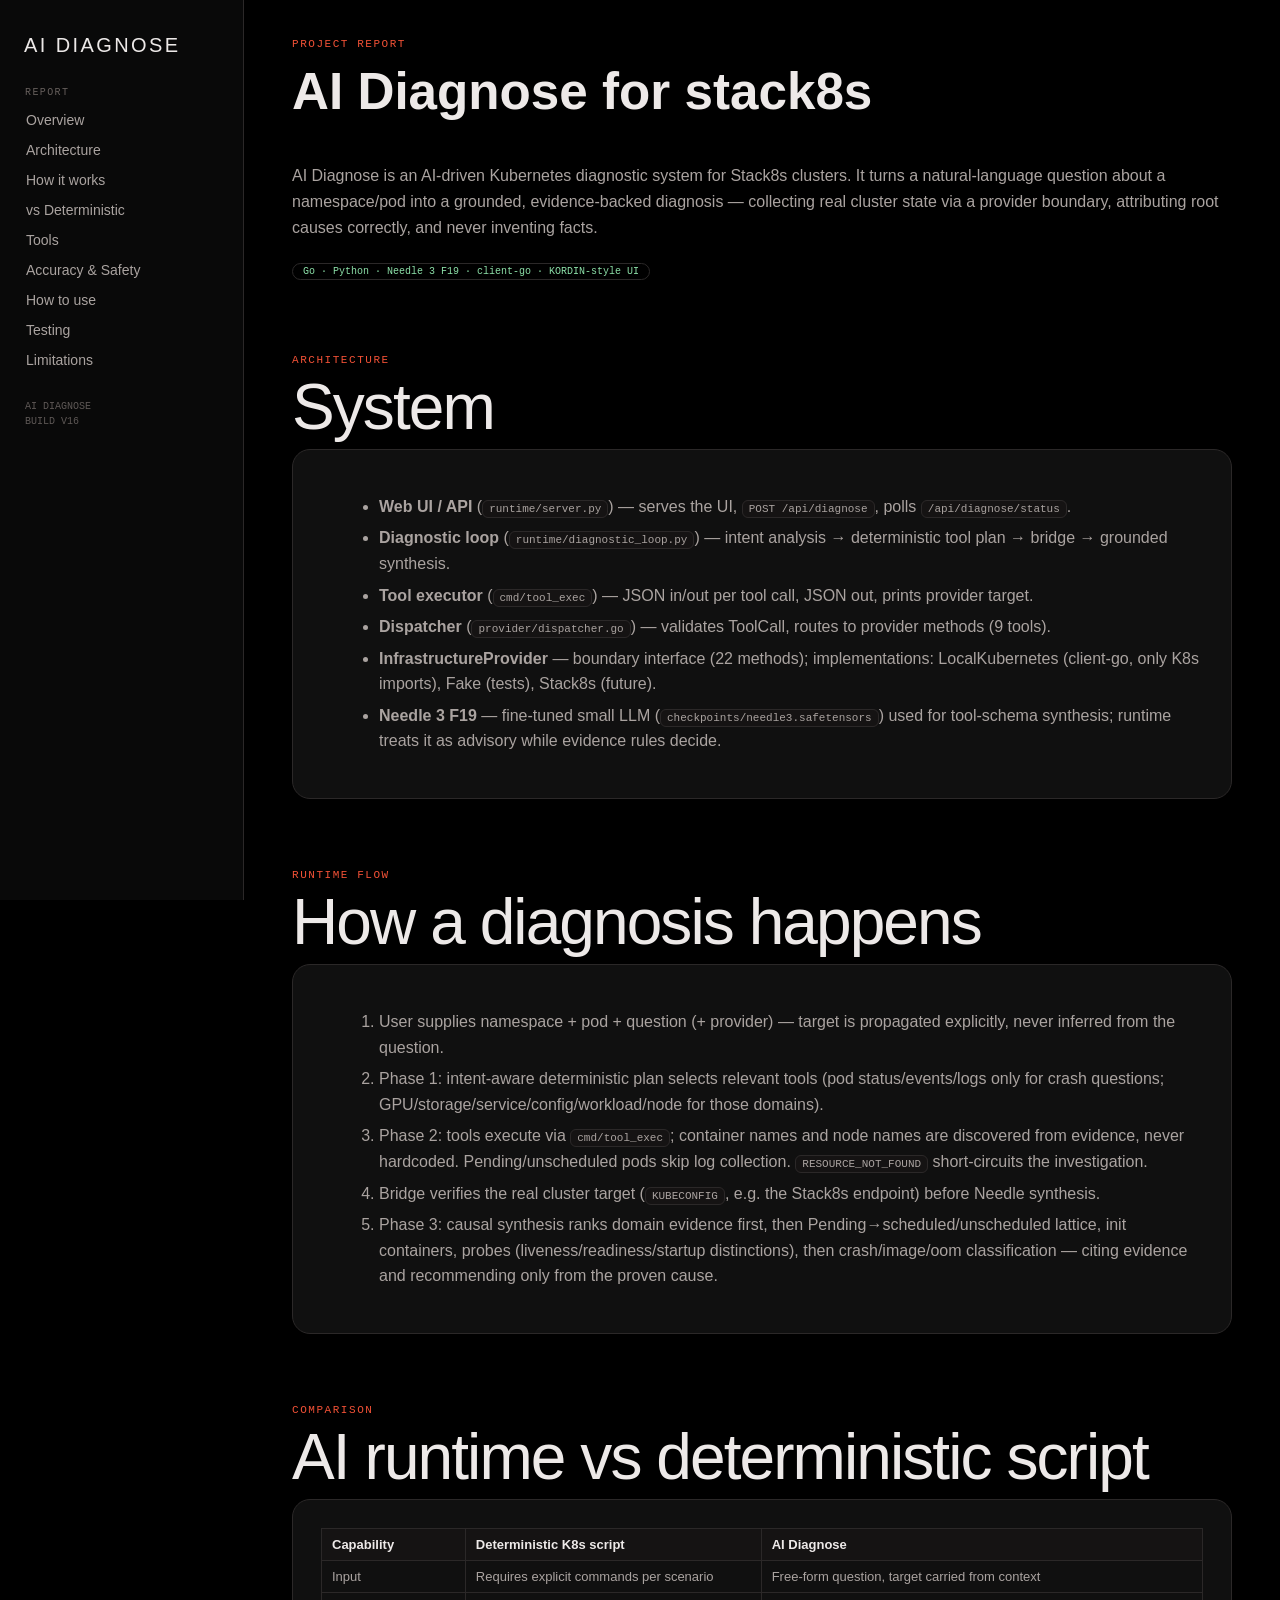
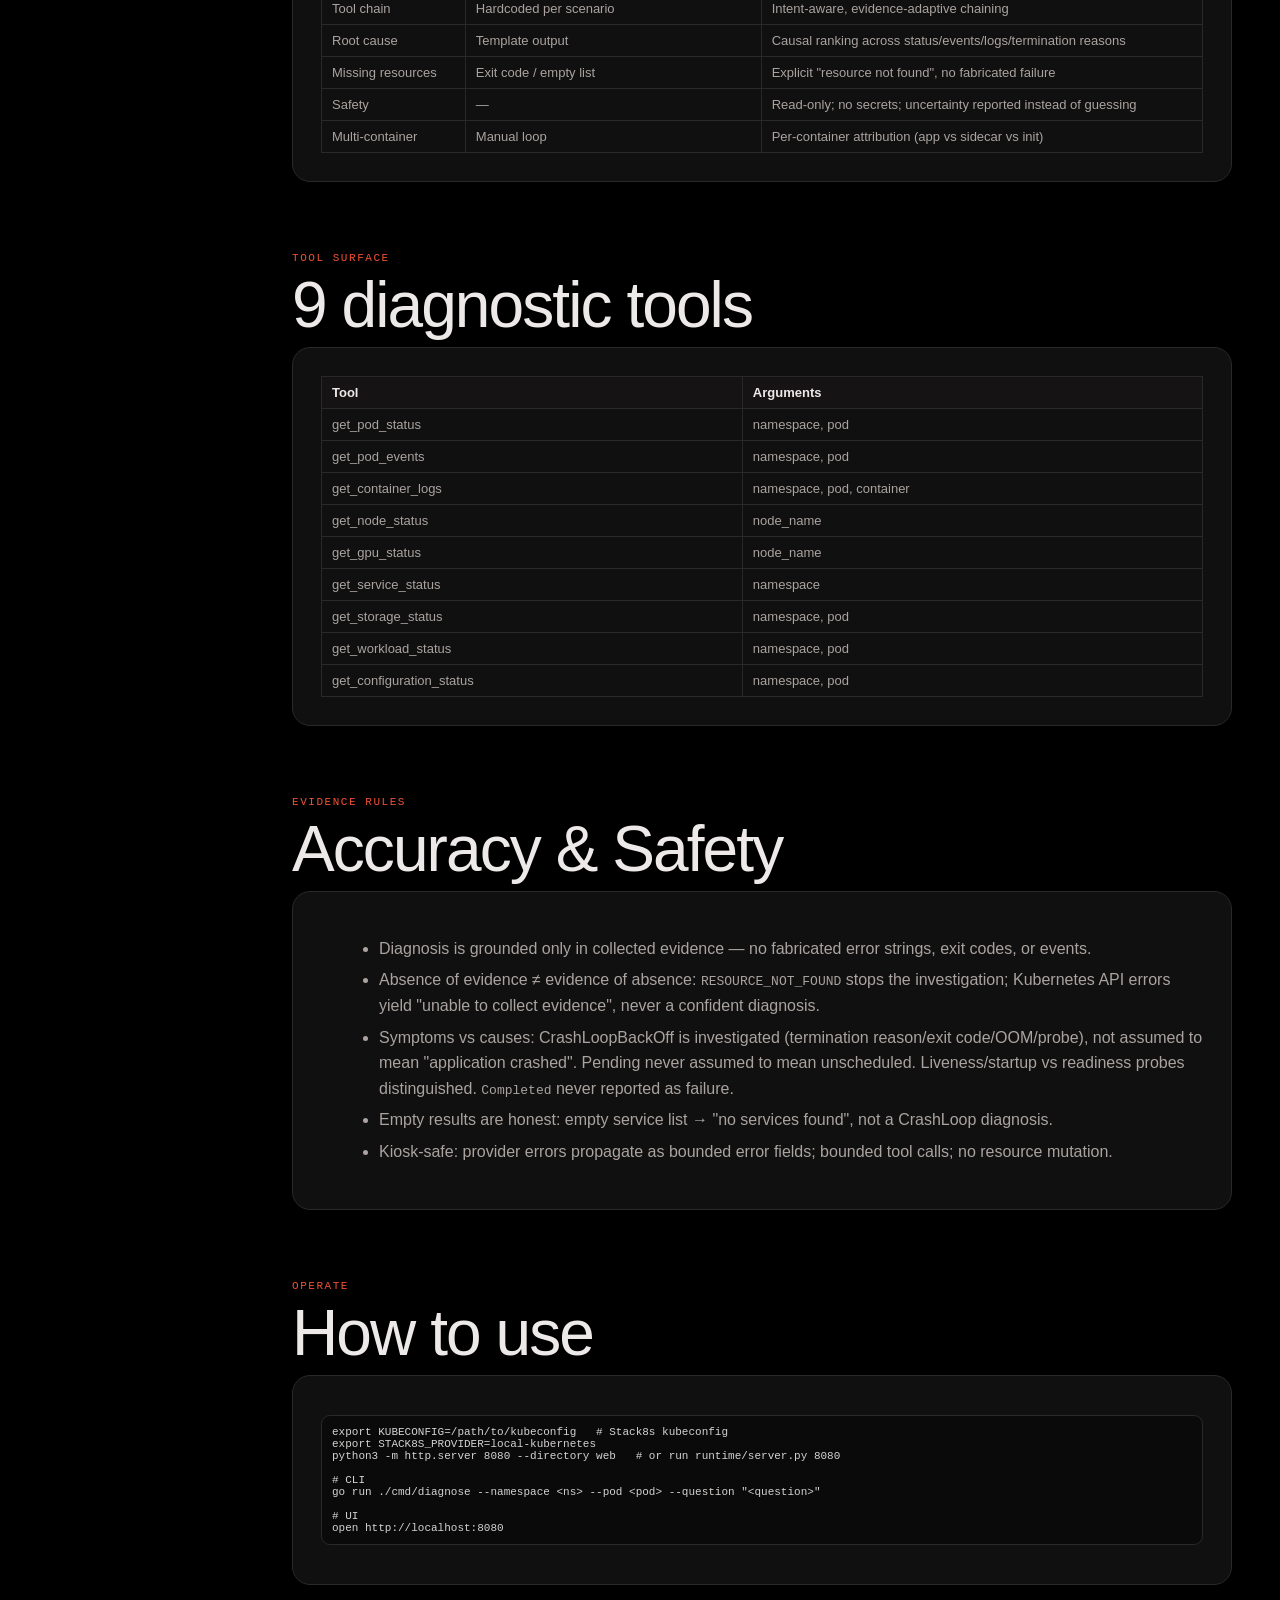
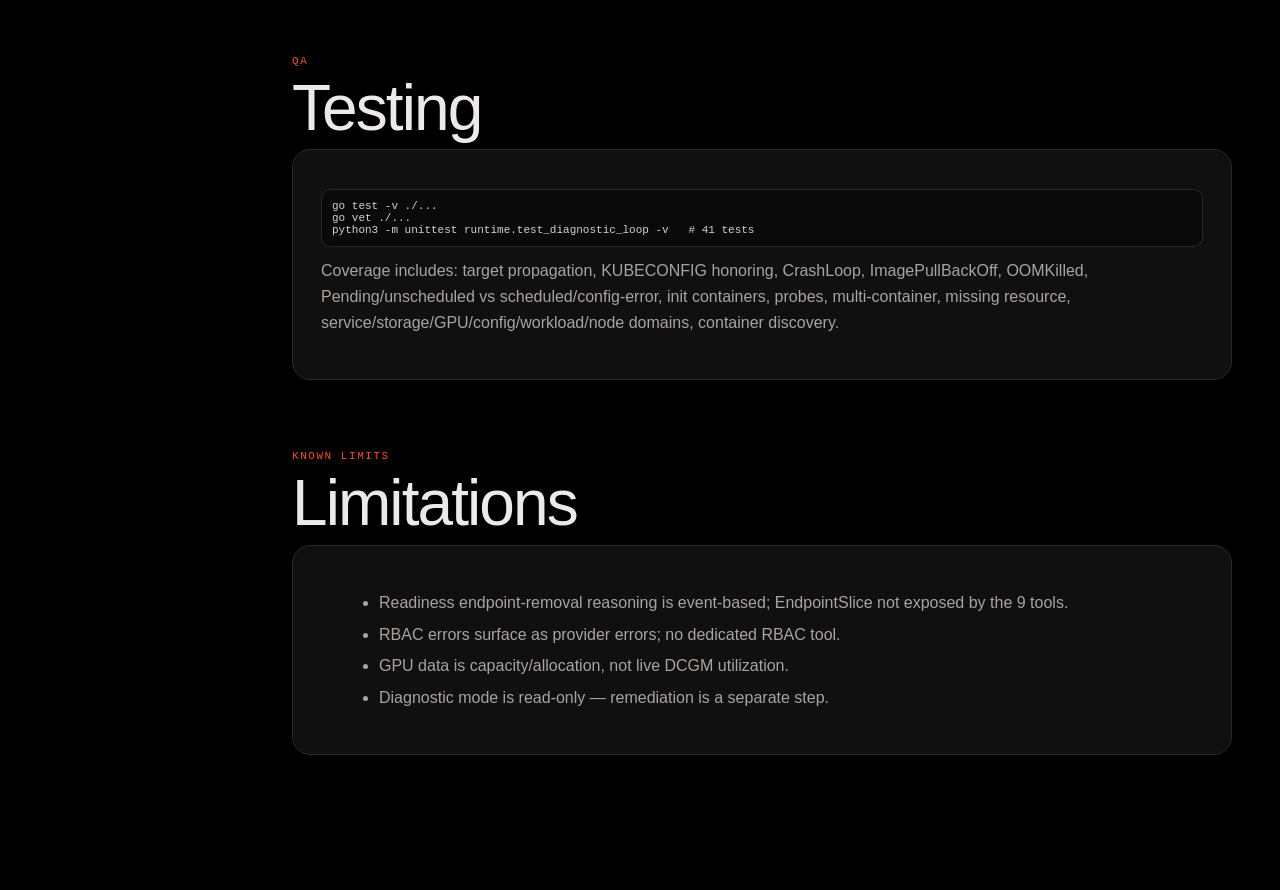
==== web/report.html @ 7388870f "Add themed project report page" ====
<!DOCTYPE html>
<html lang="en">
<head>
<meta charset="UTF-8">
<meta name="viewport" content="width=device-width, initial-scale=1.0">
<title>AI Diagnose — Project Report</title>
<link rel="stylesheet" href="style.css">
<style>
.report h1{font-size:clamp(34px,4vw,56px)}
.report h3{font-size:18px;color:var(--shell);margin-bottom:8px}
.report .panel{padding:28px}
.report p,.report li{color:#aaa3a0;line-height:1.6}
.report ul,.report ol{margin-left:18px;display:flex;flex-direction:column;gap:6px}
.kbd{border:1px solid var(--line);border-radius:6px;padding:2px 6px;background:var(--panel2);font:11px "Geist Mono",monospace}
table{width:100%;border-collapse:collapse;font-size:13px}
th,td{border:1px solid var(--line);padding:8px 10px;text-align:left}
th{background:var(--panel2);color:var(--shell)}
td{color:#aaa3a0}
.pill{display:inline-block;border:1px solid var(--line);border-radius:999px;padding:2px 10px;font:10px "Geist Mono",monospace;color:var(--green)}
</style>
</head>
<body>
<div class="app">
  <aside>
    <div class="side-logo">AI DIAGNOSE</div>
    <div class="nav-head">REPORT</div>
    <nav class="nav">
      <a href="#overview">Overview</a>
      <a href="#arch">Architecture</a>
      <a href="#flow">How it works</a>
      <a href="#vsdet">vs Deterministic</a>
      <a href="#tools">Tools</a>
      <a href="#accuracy">Accuracy & Safety</a>
      <a href="#usage">How to use</a>
      <a href="#tests">Testing</a>
      <a href="#limits">Limitations</a>
    </nav>
    <div class="version">AI DIAGNOSE<br>BUILD V16</div>
  </aside>

  <main class="report">
    <section id="overview">
      <div class="eyebrow">PROJECT REPORT</div>
      <h1>AI Diagnose for stack8s</h1>
      <p>AI Diagnose is an AI-driven Kubernetes diagnostic system for Stack8s clusters. It turns a natural-language question about a namespace/pod into a grounded, evidence-backed diagnosis — collecting real cluster state via a provider boundary, attributing root causes correctly, and never inventing facts.</p>
      <p><span class="pill">Go · Python · Needle 3 F19 · client-go · KORDIN-style UI</span></p>
    </section>

    <section id="arch">
      <div class="eyebrow">ARCHITECTURE</div>
      <h2>System</h2>
      <div class="panel">
        <ul>
          <li><b>Web UI / API</b> (<span class="kbd">runtime/server.py</span>) — serves the UI, <span class="kbd">POST /api/diagnose</span>, polls <span class="kbd">/api/diagnose/status</span>.</li>
          <li><b>Diagnostic loop</b> (<span class="kbd">runtime/diagnostic_loop.py</span>) — intent analysis → deterministic tool plan → bridge → grounded synthesis.</li>
          <li><b>Tool executor</b> (<span class="kbd">cmd/tool_exec</span>) — JSON in/out per tool call, JSON out, prints provider target.</li>
          <li><b>Dispatcher</b> (<span class="kbd">provider/dispatcher.go</span>) — validates ToolCall, routes to provider methods (9 tools).</li>
          <li><b>InfrastructureProvider</b> — boundary interface (22 methods); implementations: LocalKubernetes (client-go, only K8s imports), Fake (tests), Stack8s (future).</li>
          <li><b>Needle 3 F19</b> — fine-tuned small LLM (<span class="kbd">checkpoints/needle3.safetensors</span>) used for tool-schema synthesis; runtime treats it as advisory while evidence rules decide.</li>
        </ul>
      </div>
    </section>

    <section id="flow">
      <div class="eyebrow">RUNTIME FLOW</div>
      <h2>How a diagnosis happens</h2>
      <div class="panel">
        <ol>
          <li>User supplies namespace + pod + question (+ provider) — target is propagated explicitly, never inferred from the question.</li>
          <li>Phase 1: intent-aware deterministic plan selects relevant tools (pod status/events/logs only for crash questions; GPU/storage/service/config/workload/node for those domains).</li>
          <li>Phase 2: tools execute via <span class="kbd">cmd/tool_exec</span>; container names and node names are discovered from evidence, never hardcoded. Pending/unscheduled pods skip log collection. <span class="kbd">RESOURCE_NOT_FOUND</span> short-circuits the investigation.</li>
          <li>Bridge verifies the real cluster target (<span class="kbd">KUBECONFIG</span>, e.g. the Stack8s endpoint) before Needle synthesis.</li>
          <li>Phase 3: causal synthesis ranks domain evidence first, then Pending→scheduled/unscheduled lattice, init containers, probes (liveness/readiness/startup distinctions), then crash/image/oom classification — citing evidence and recommending only from the proven cause.</li>
        </ol>
      </div>
    </section>

    <section id="vsdet">
      <div class="eyebrow">COMPARISON</div>
      <h2>AI runtime vs deterministic script</h2>
      <div class="panel">
        <table>
          <tr><th>Capability</th><th>Deterministic K8s script</th><th>AI Diagnose</th></tr>
          <tr><td>Input</td><td>Requires explicit commands per scenario</td><td>Free-form question, target carried from context</td></tr>
          <tr><td>Tool chain</td><td>Hardcoded per scenario</td><td>Intent-aware, evidence-adaptive chaining</td></tr>
          <tr><td>Root cause</td><td>Template output</td><td>Causal ranking across status/events/logs/termination reasons</td></tr>
          <tr><td>Missing resources</td><td>Exit code / empty list</td><td>Explicit "resource not found", no fabricated failure</td></tr>
          <tr><td>Safety</td><td>—</td><td>Read-only; no secrets; uncertainty reported instead of guessing</td></tr>
          <tr><td>Multi-container</td><td>Manual loop</td><td>Per-container attribution (app vs sidecar vs init)</td></tr>
        </table>
      </div>
    </section>

    <section id="tools">
      <div class="eyebrow">TOOL SURFACE</div>
      <h2>9 diagnostic tools</h2>
      <div class="panel">
        <table>
          <tr><th>Tool</th><th>Arguments</th></tr>
          <tr><td>get_pod_status</td><td>namespace, pod</td></tr>
          <tr><td>get_pod_events</td><td>namespace, pod</td></tr>
          <tr><td>get_container_logs</td><td>namespace, pod, container</td></tr>
          <tr><td>get_node_status</td><td>node_name</td></tr>
          <tr><td>get_gpu_status</td><td>node_name</td></tr>
          <tr><td>get_service_status</td><td>namespace</td></tr>
          <tr><td>get_storage_status</td><td>namespace, pod</td></tr>
          <tr><td>get_workload_status</td><td>namespace, pod</td></tr>
          <tr><td>get_configuration_status</td><td>namespace, pod</td></tr>
        </table>
      </div>
    </section>

    <section id="accuracy">
      <div class="eyebrow">EVIDENCE RULES</div>
      <h2>Accuracy & Safety</h2>
      <div class="panel">
        <ul>
          <li>Diagnosis is grounded only in collected evidence — no fabricated error strings, exit codes, or events.</li>
          <li>Absence of evidence ≠ evidence of absence: <kbd>RESOURCE_NOT_FOUND</kbd> stops the investigation; Kubernetes API errors yield "unable to collect evidence", never a confident diagnosis.</li>
          <li>Symptoms vs causes: CrashLoopBackOff is investigated (termination reason/exit code/OOM/probe), not assumed to mean "application crashed". Pending never assumed to mean unscheduled. Liveness/startup vs readiness probes distinguished. <code>Completed</code> never reported as failure.</li>
          <li>Empty results are honest: empty service list → "no services found", not a CrashLoop diagnosis.</li>
          <li>Kiosk-safe: provider errors propagate as bounded error fields; bounded tool calls; no resource mutation.</li>
        </ul>
      </div>
    </section>

    <section id="usage">
      <div class="eyebrow">OPERATE</div>
      <h2>How to use</h2>
      <div class="panel">
        <pre class="code-block">export KUBECONFIG=/path/to/kubeconfig   # Stack8s kubeconfig
export STACK8S_PROVIDER=local-kubernetes
python3 -m http.server 8080 --directory web   # or run runtime/server.py 8080

# CLI
go run ./cmd/diagnose --namespace &lt;ns&gt; --pod &lt;pod&gt; --question "&lt;question&gt;"

# UI
open http://localhost:8080</pre>
      </div>
    </section>

    <section id="tests">
      <div class="eyebrow">QA</div>
      <h2>Testing</h2>
      <div class="panel">
        <pre class="code-block">go test -v ./...
go vet ./...
python3 -m unittest runtime.test_diagnostic_loop -v   # 41 tests</pre>
        <p>Coverage includes: target propagation, KUBECONFIG honoring, CrashLoop, ImagePullBackOff, OOMKilled, Pending/unscheduled vs scheduled/config-error, init containers, probes, multi-container, missing resource, service/storage/GPU/config/workload/node domains, container discovery.</p>
      </div>
    </section>

    <section id="limits">
      <div class="eyebrow">KNOWN LIMITS</div>
      <h2>Limitations</h2>
      <div class="panel">
        <ul>
          <li>Readiness endpoint-removal reasoning is event-based; EndpointSlice not exposed by the 9 tools.</li>
          <li>RBAC errors surface as provider errors; no dedicated RBAC tool.</li>
          <li>GPU data is capacity/allocation, not live DCGM utilization.</li>
          <li>Diagnostic mode is read-only — remediation is a separate step.</li>
        </ul>
      </div>
    </section>
  </main>
</div>
</body>
</html>
---- web/style.css ----
:root{--null:#000;--substrate:#131212;--pulse:#F25136;--plane:#D5D3D2;--shell:#EDE9E8;--panel:#101010;--panel2:#151313;--line:#2b2828;--muted:#928b88;--green:#8ce0a8}
*{box-sizing:border-box}html{scroll-behavior:smooth}body{margin:0;background:var(--null);color:var(--shell);font-family:Delight,Arial,sans-serif}
button,input,select,textarea{font:inherit}
.hidden{display:none!important}
.mono{font-family:"Geist Mono",monospace}
.muted{color:#8f8885;font-size:13px}
.app{display:grid;grid-template-columns:244px minmax(0,1fr);min-height:100vh}
aside{position:sticky;top:0;height:100vh;background:#090909;border-right:1px solid var(--line);padding:23px 16px;z-index:30;overflow:auto}
.side-logo{height:45px;margin:0 8px 19px;display:flex;align-items:center;font-family:Delight,Arial,sans-serif;font-weight:500;font-size:20px;letter-spacing:.12em}
.nav-head{font:10px "Geist Mono",monospace;letter-spacing:.14em;color:#665f5c;margin:17px 9px 7px}
.nav a{display:block;text-decoration:none;color:#aaa3a0;padding:7px 10px;border-radius:8px;font-size:14px}
.nav a:hover{background:#171515;color:#fff}
.version{font:10px/1.5 "Geist Mono",monospace;color:#5e5856;margin:24px 9px}
main{min-width:0;padding:38px 48px 100px;max-width:1540px}
section{padding-top:56px;scroll-margin-top:18px}
section:first-child{padding-top:0}
.eyebrow{font:500 11px "Geist Mono",monospace;letter-spacing:.14em;color:var(--pulse);text-transform:uppercase;margin-bottom:12px}
h1,h2,h3,p{margin-top:0}
h2{font-size:clamp(42px,5vw,70px);font-weight:500;line-height:.92;letter-spacing:-.03em;margin-bottom:12px}
h3{font-size:23px;font-weight:500;margin-bottom:9px}
.copy{font-size:18px;line-height:1.5;color:#aaa3a0;max-width:860px}
.panel{background:var(--panel);border:1px solid var(--line);border-radius:18px;padding:22px;margin-bottom:14px}
.grid2{display:grid;grid-template-columns:minmax(0,1.25fr) minmax(330px,.75fr);gap:14px}
@media (max-width:980px){.app{grid-template-columns:1fr} aside{position:static;height:auto} .grid2{grid-template-columns:1fr}}
.btn,.chip{border:1px solid #3a3534;background:#181616;color:var(--shell);border-radius:9px;padding:10px 13px;cursor:pointer;text-decoration:none;display:inline-flex;align-items:center;justify-content:center}
.chip{border-radius:999px;padding:8px 11px;font-size:13px}
.btn.primary,.chip.active{background:var(--pulse);border-color:var(--pulse);color:#080808}
.btn:hover,.chip:hover{border-color:#766e69}
.btn:disabled{opacity:.4;cursor:not-allowed}
.toolbar{display:flex;gap:8px;flex-wrap:wrap;align-items:center;margin-top:6px}
.form-col{display:flex;flex-direction:column;gap:14px}
.form-row{display:grid;grid-template-columns:1fr 1fr;gap:14px}
@media (max-width:640px){.form-row{grid-template-columns:1fr}}
.form-group{display:flex;flex-direction:column;gap:6px}
label{font:11px "Geist Mono",monospace;letter-spacing:.1em;color:var(--muted)}
input,textarea,select{background:var(--panel2);border:1px solid var(--line);border-radius:9px;padding:10px 12px;color:var(--shell);font-family:"Geist Mono",monospace;font-size:13px}
input:focus,textarea:focus,select:focus{outline:none;border-color:var(--pulse)}
.panel-side .stat-row{display:flex;justify-content:space-between;align-items:center;padding:8px 0;border-bottom:1px solid var(--line);font-size:14px}
.panel-side .stat-row:last-child{border-bottom:none}
.panel-side .mono{font-size:11px;letter-spacing:.12em;color:#665f5c}
.flow-pipeline{display:flex;align-items:center;gap:8px;flex-wrap:wrap}
.flow-step{border:1px solid var(--line);border-radius:12px;padding:10px 14px;text-align:center;min-width:96px}
.step-number{font:11px "Geist Mono",monospace;color:var(--muted)}
.step-label{font-size:13px}
.flow-step.active{border-color:var(--pulse)}
.flow-step.completed{border-color:var(--green)}
.flow-arrow{color:var(--muted)}
.timeline-container{display:flex;flex-direction:column;gap:8px}
.timeline-item{display:flex;gap:12px;align-items:flex-start;padding:12px 14px;border:1px solid var(--line);border-radius:12px;background:var(--panel2)}
.timeline-badge{font:10px "Geist Mono",monospace;border:1px solid var(--line);border-radius:4px;padding:2px 6px;color:var(--muted)}
.timeline-badge.completed{color:var(--green);border-color:rgba(140,224,168,.3)}
.timeline-badge.error{color:var(--pulse);border-color:rgba(242,81,54,.3)}
.timeline-step-name{font-weight:500;color:var(--shell)}
.timeline-detail{font:11px "Geist Mono",monospace;color:var(--muted);word-break:break-all}
#tool-calls-container{display:flex;flex-direction:column;gap:10px}
.tool-call-card{border:1px solid var(--line);border-radius:12px;padding:14px;background:var(--panel2);display:flex;flex-direction:column;gap:8px}
.tool-name-tag{font:12px "Geist Mono",monospace;color:var(--shell)}
.code-block{background:#0a0a0a;border:1px solid var(--line);border-radius:9px;padding:10px;font:11px "Geist Mono",monospace;color:var(--plane);white-space:pre-wrap;word-break:break-all}
.diag-section{display:flex;flex-direction:column;gap:6px}
.diag-section h3{font-size:15px;color:var(--muted);font-weight:500}
.box{border:1px solid var(--line);border-radius:12px;padding:12px;background:var(--panel2);color:var(--shell)}
.box-green{border-left:3px solid var(--green)}
.evidence-list{list-style:none;margin:0;padding:0;display:flex;flex-direction:column;gap:4px;font:12px "Geist Mono",monospace}
.evidence-list li::before{content:"· ";color:var(--pulse)}
.spinner{width:26px;height:26px;border:3px solid var(--line);border-top-color:var(--pulse);border-radius:50%;animation:spin 1s linear infinite}
@keyframes spin{to{transform:rotate(360deg)}}
.card-error{border-color:rgba(242,81,54,.4)}
summary{cursor:pointer;color:var(--muted);font:11px "Geist Mono",monospace;letter-spacing:.1em}
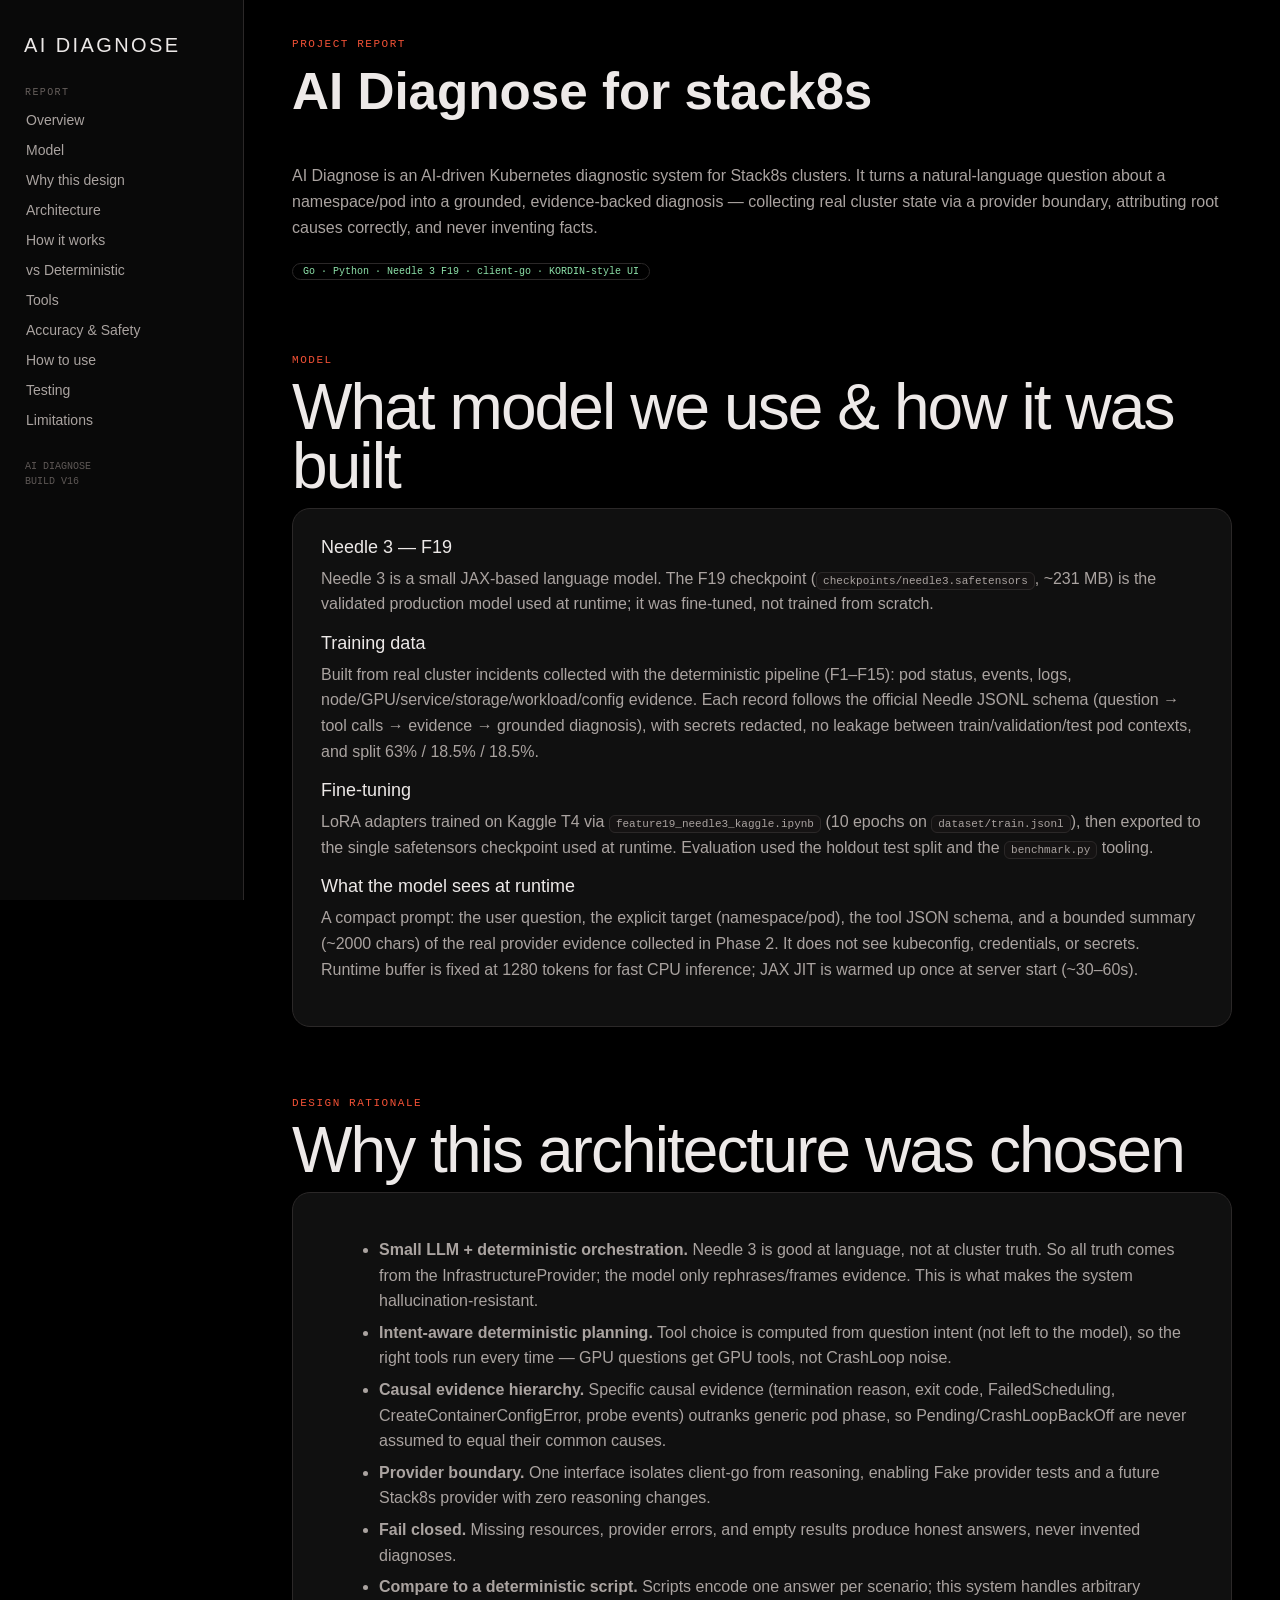
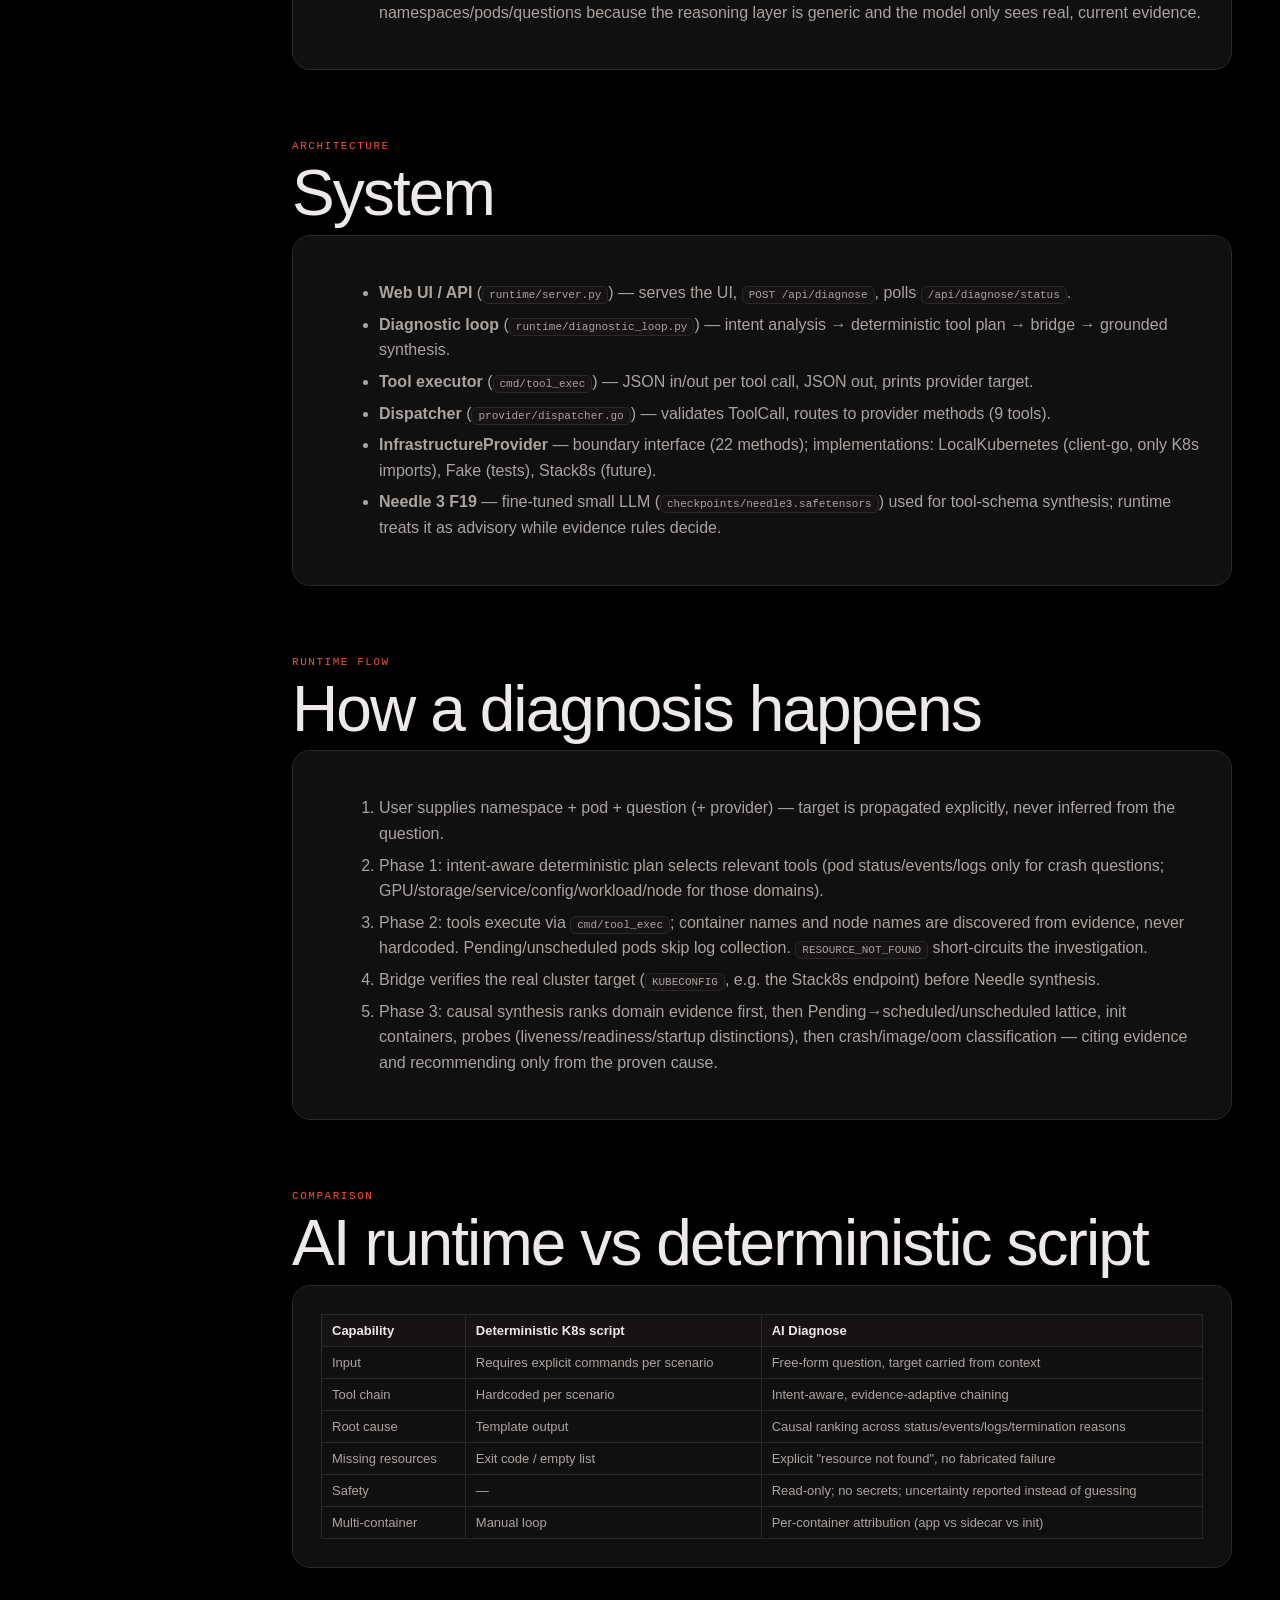
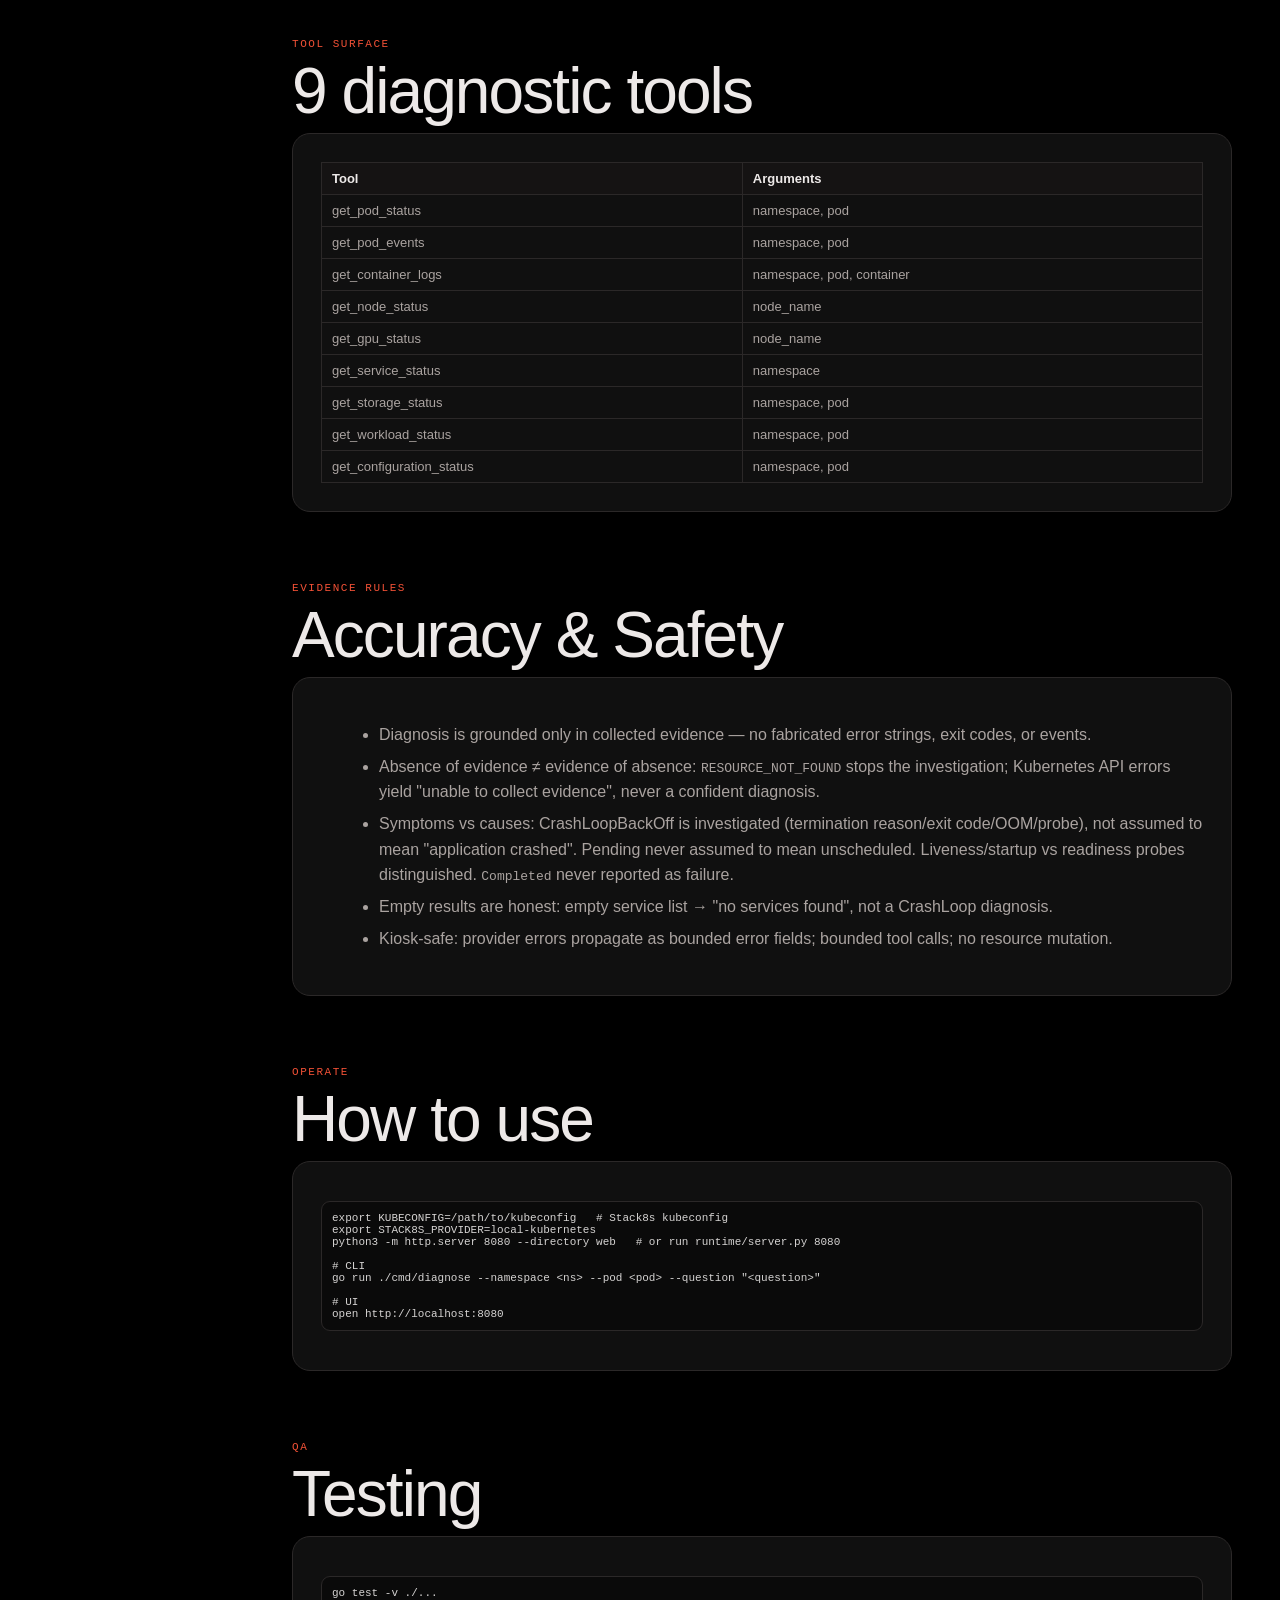
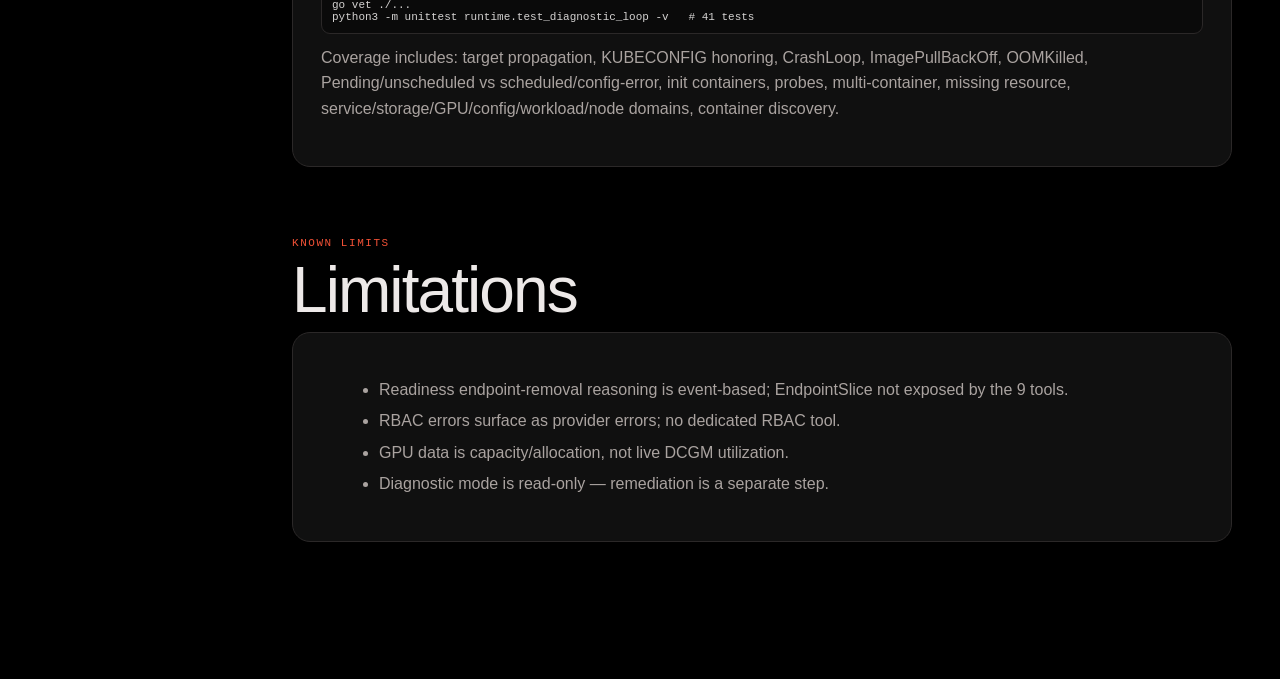
==== commit 58881ea2: "Report: add model training/design rationale/what-the-model-gets sections" ====
--- a/web/report.html
+++ b/web/report.html
@@ -26,6 +26,8 @@
     <div class="nav-head">REPORT</div>
     <nav class="nav">
       <a href="#overview">Overview</a>
+      <a href="#model">Model</a>
+      <a href="#why">Why this design</a>
       <a href="#arch">Architecture</a>
       <a href="#flow">How it works</a>
       <a href="#vsdet">vs Deterministic</a>
@@ -44,6 +46,36 @@
       <h1>AI Diagnose for stack8s</h1>
       <p>AI Diagnose is an AI-driven Kubernetes diagnostic system for Stack8s clusters. It turns a natural-language question about a namespace/pod into a grounded, evidence-backed diagnosis — collecting real cluster state via a provider boundary, attributing root causes correctly, and never inventing facts.</p>
       <p><span class="pill">Go · Python · Needle 3 F19 · client-go · KORDIN-style UI</span></p>
+    </section>
+
+    <section id="model">
+      <div class="eyebrow">MODEL</div>
+      <h2>What model we use & how it was built</h2>
+      <div class="panel">
+        <h3>Needle 3 — F19</h3>
+        <p>Needle 3 is a small JAX-based language model. The F19 checkpoint (<span class="kbd">checkpoints/needle3.safetensors</span>, ~231 MB) is the validated production model used at runtime; it was fine-tuned, not trained from scratch.</p>
+        <h3>Training data</h3>
+        <p>Built from real cluster incidents collected with the deterministic pipeline (F1–F15): pod status, events, logs, node/GPU/service/storage/workload/config evidence. Each record follows the official Needle JSONL schema (question → tool calls → evidence → grounded diagnosis), with secrets redacted, no leakage between train/validation/test pod contexts, and split 63% / 18.5% / 18.5%.</p>
+        <h3>Fine-tuning</h3>
+        <p>LoRA adapters trained on Kaggle T4 via <span class="kbd">feature19_needle3_kaggle.ipynb</span> (10 epochs on <span class="kbd">dataset/train.jsonl</span>), then exported to the single safetensors checkpoint used at runtime. Evaluation used the holdout test split and the <span class="kbd">benchmark.py</span> tooling.</p>
+        <h3>What the model sees at runtime</h3>
+        <p>A compact prompt: the user question, the explicit target (namespace/pod), the tool JSON schema, and a bounded summary (~2000 chars) of the real provider evidence collected in Phase 2. It does not see kubeconfig, credentials, or secrets. Runtime buffer is fixed at 1280 tokens for fast CPU inference; JAX JIT is warmed up once at server start (~30–60s).</p>
+      </div>
+    </section>
+
+    <section id="why">
+      <div class="eyebrow">DESIGN RATIONALE</div>
+      <h2>Why this architecture was chosen</h2>
+      <div class="panel">
+        <ul>
+          <li><b>Small LLM + deterministic orchestration.</b> Needle 3 is good at language, not at cluster truth. So all truth comes from the InfrastructureProvider; the model only rephrases/frames evidence. This is what makes the system hallucination-resistant.</li>
+          <li><b>Intent-aware deterministic planning.</b> Tool choice is computed from question intent (not left to the model), so the right tools run every time — GPU questions get GPU tools, not CrashLoop noise.</li>
+          <li><b>Causal evidence hierarchy.</b> Specific causal evidence (termination reason, exit code, FailedScheduling, CreateContainerConfigError, probe events) outranks generic pod phase, so Pending/CrashLoopBackOff are never assumed to equal their common causes.</li>
+          <li><b>Provider boundary.</b> One interface isolates client-go from reasoning, enabling Fake provider tests and a future Stack8s provider with zero reasoning changes.</li>
+          <li><b>Fail closed.</b> Missing resources, provider errors, and empty results produce honest answers, never invented diagnoses.</li>
+          <li><b>Compare to a deterministic script.</b> Scripts encode one answer per scenario; this system handles arbitrary namespaces/pods/questions because the reasoning layer is generic and the model only sees real, current evidence.</li>
+        </ul>
+      </div>
     </section>
 
     <section id="arch">
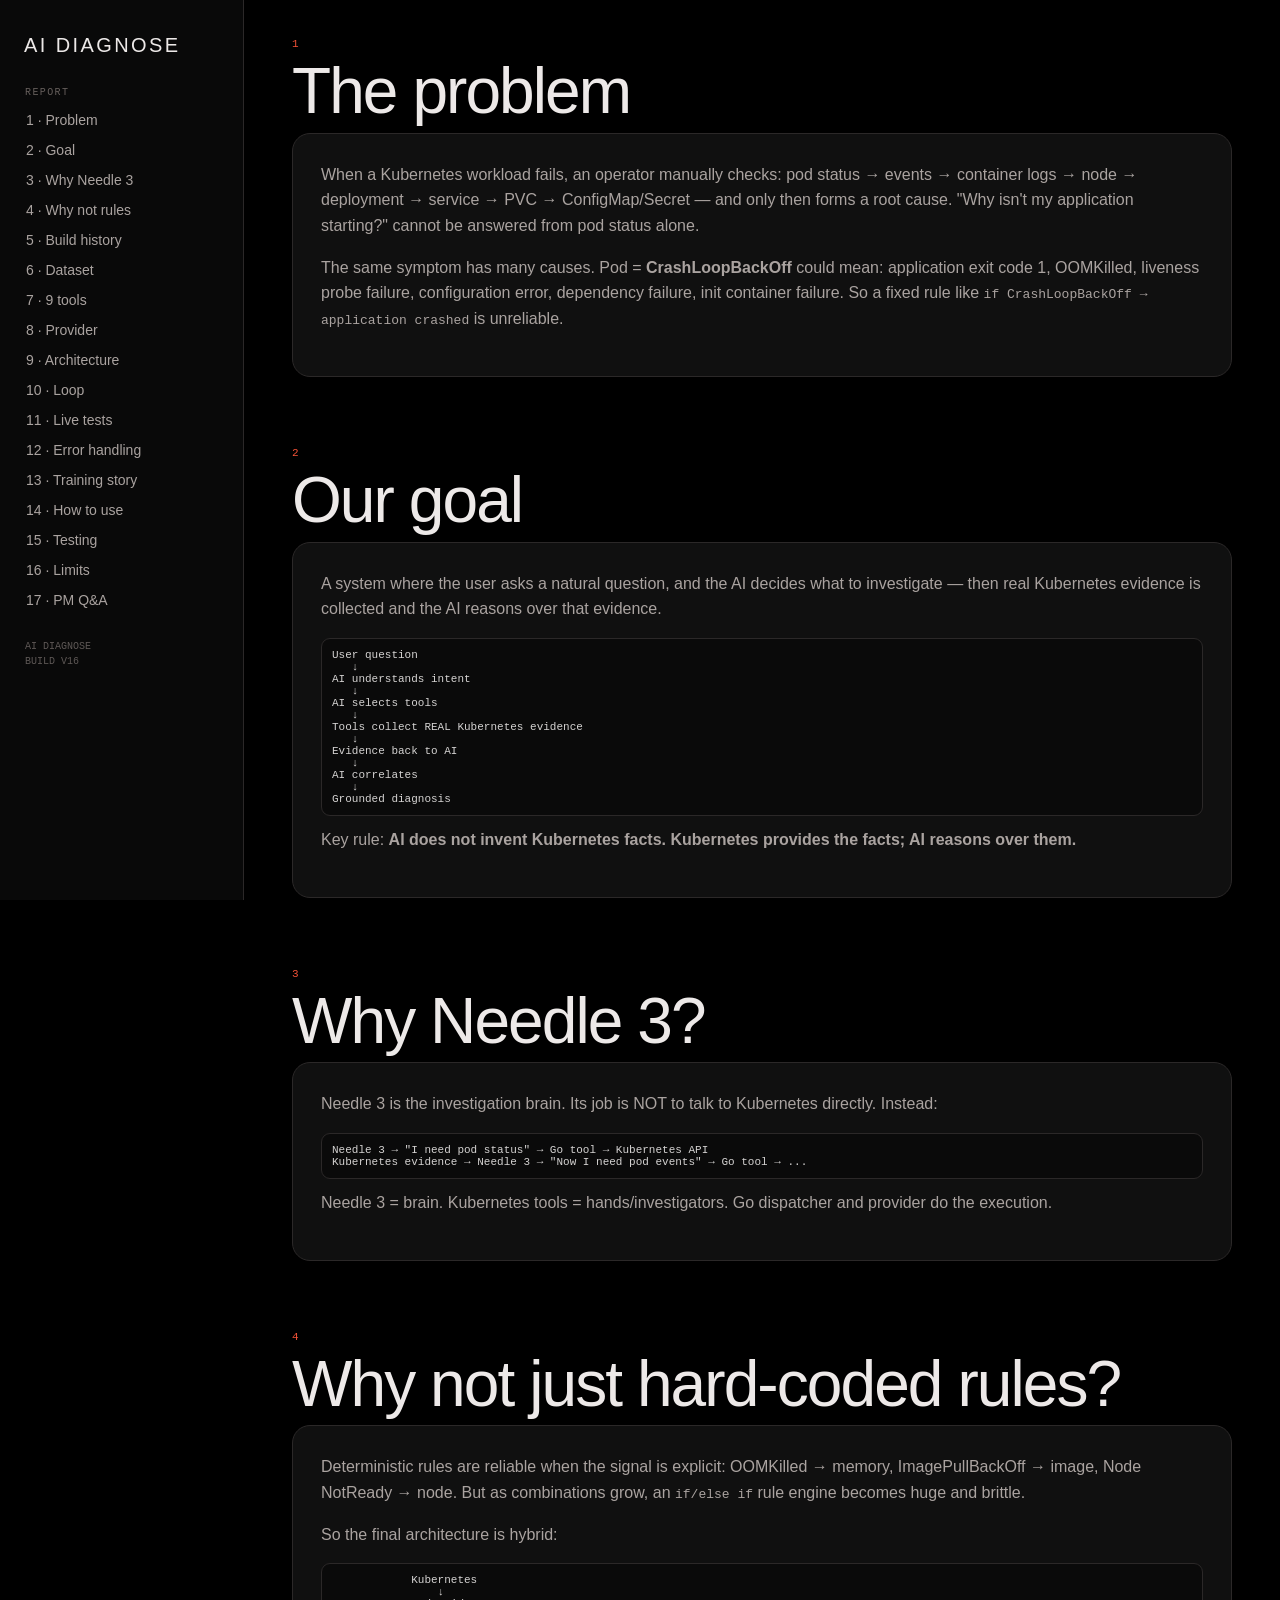
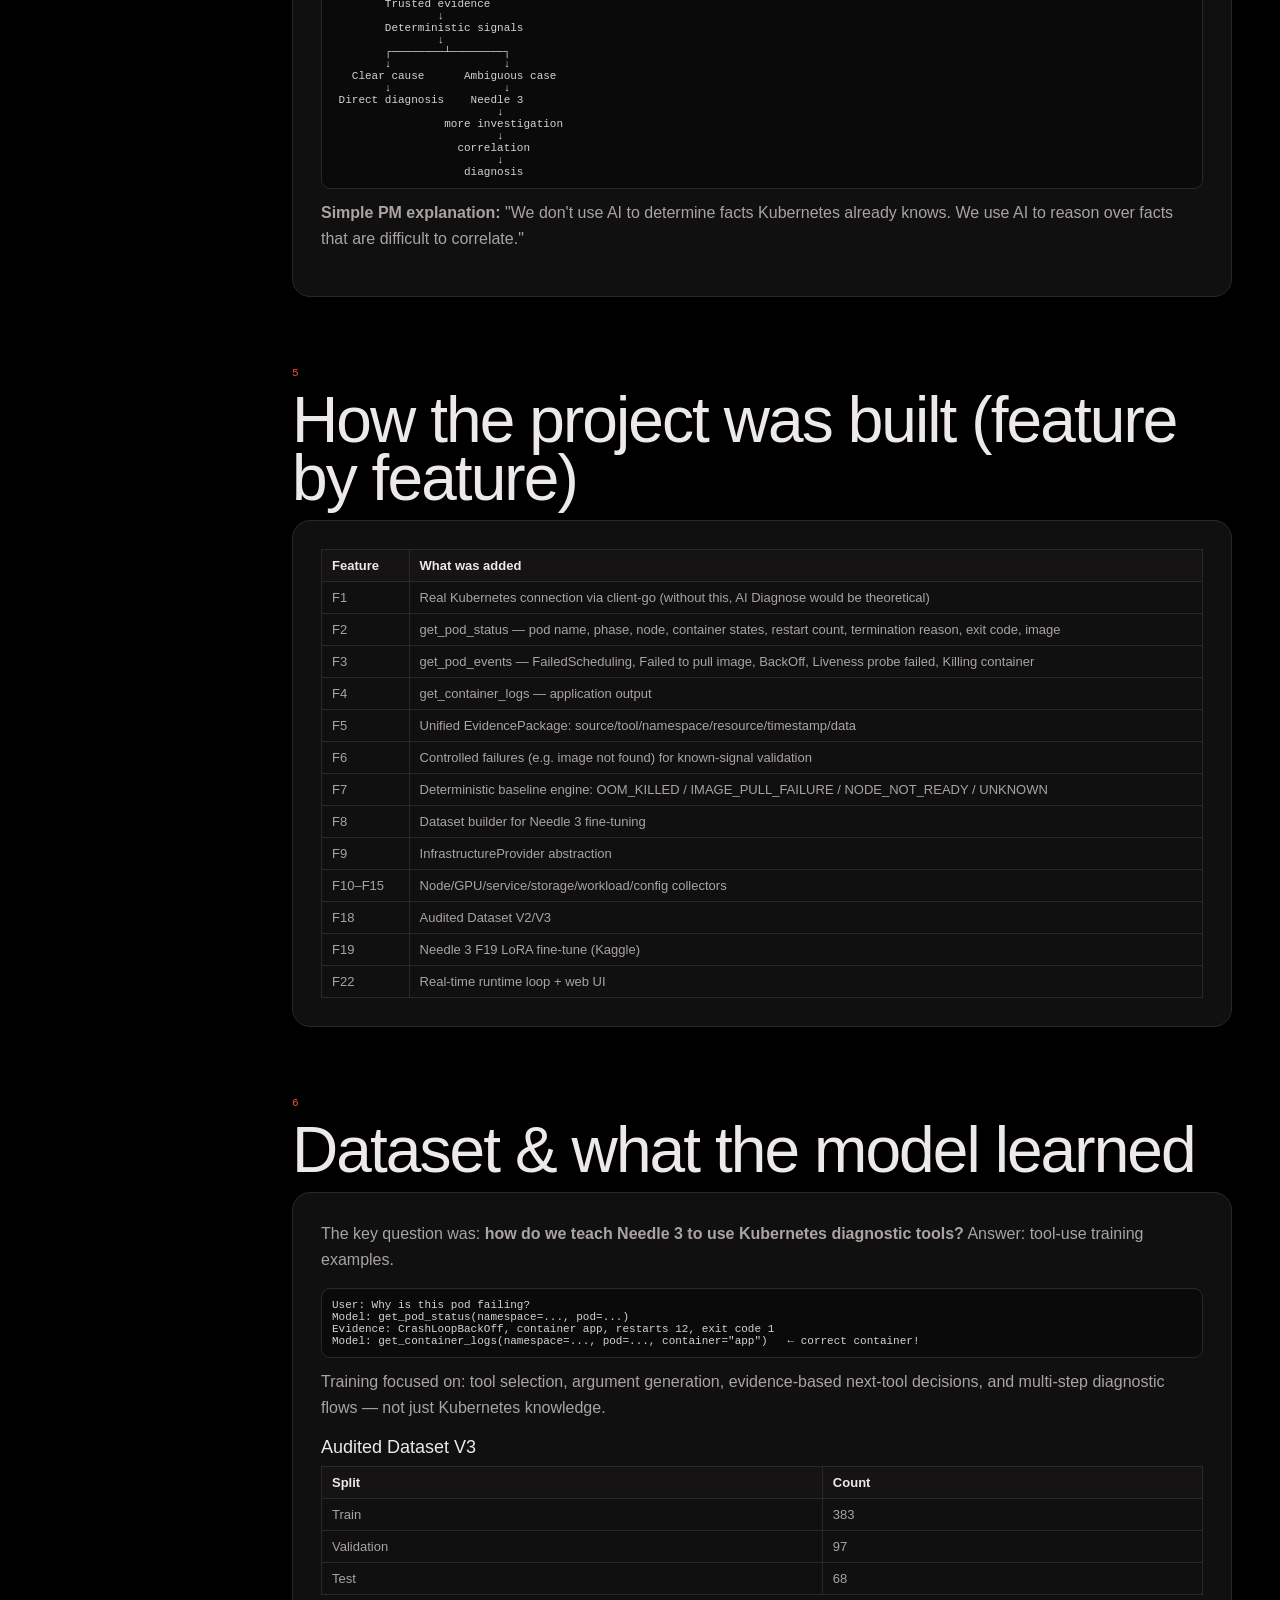
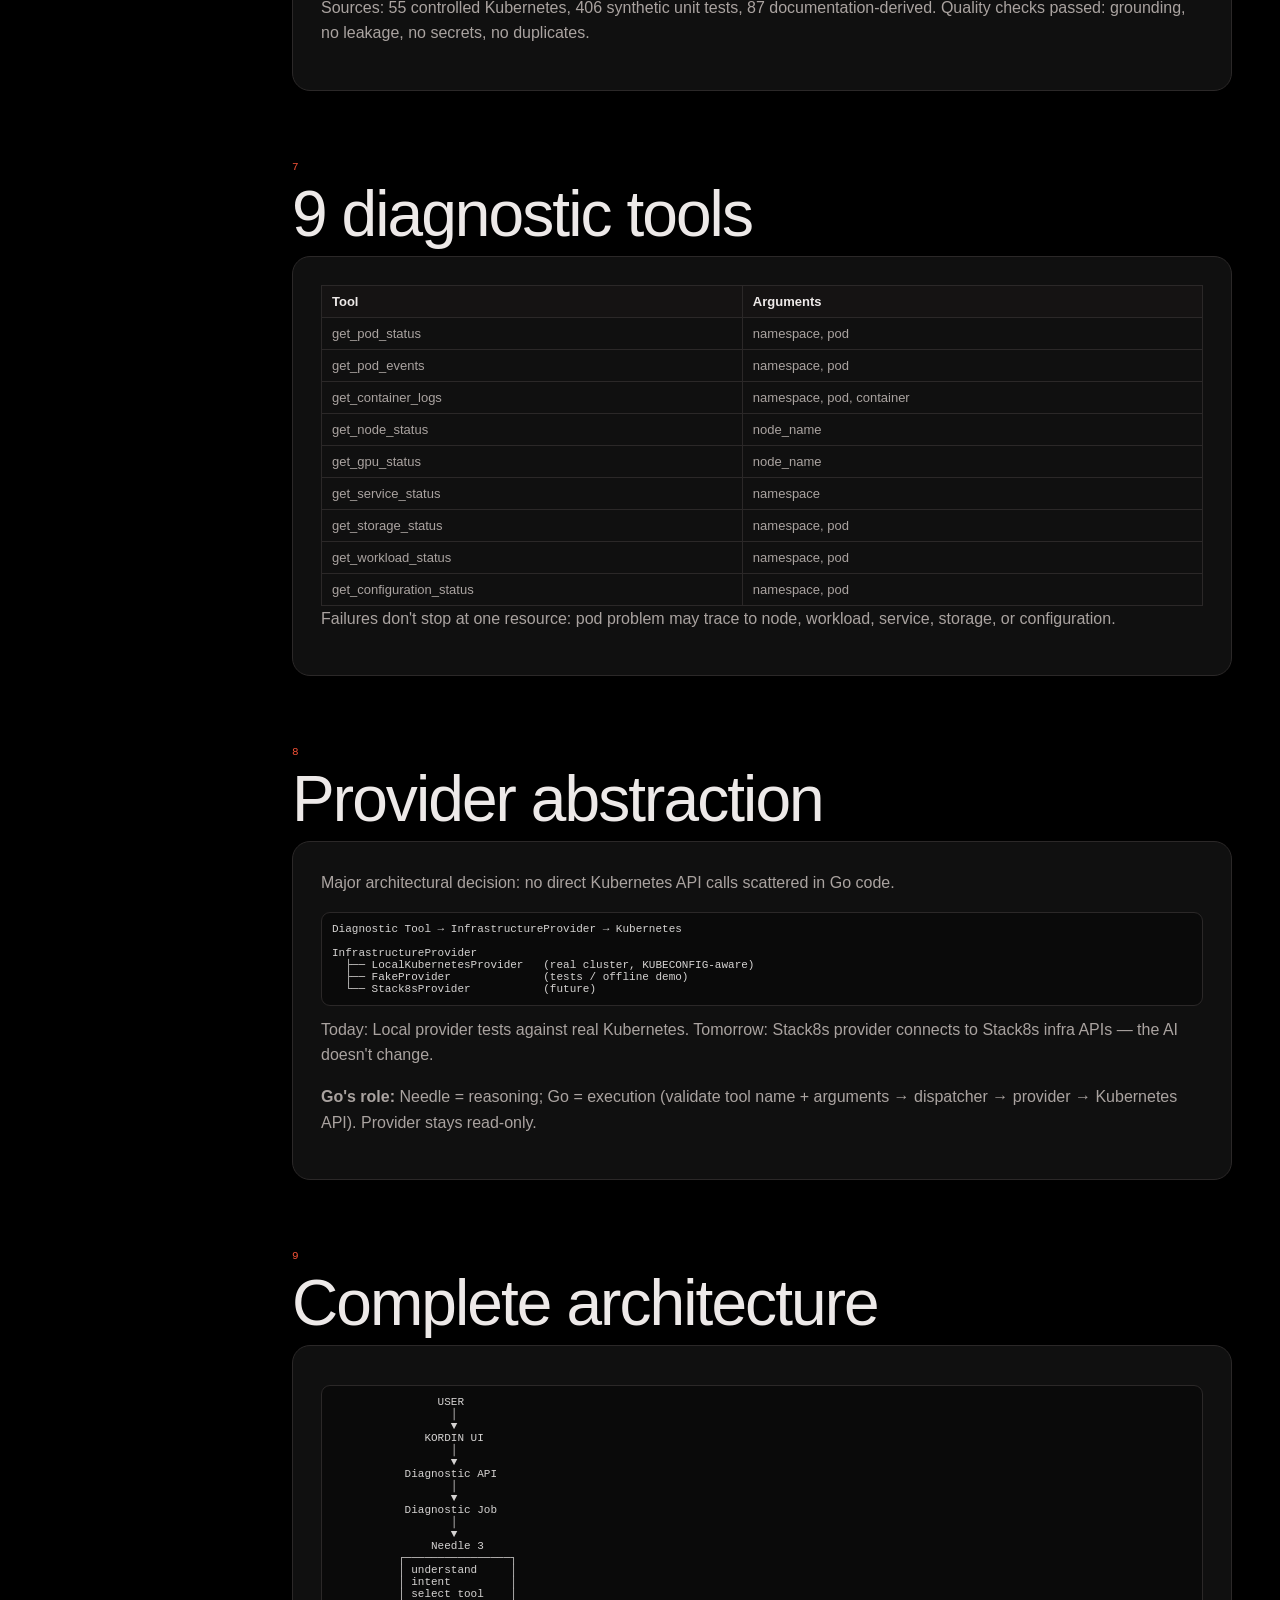
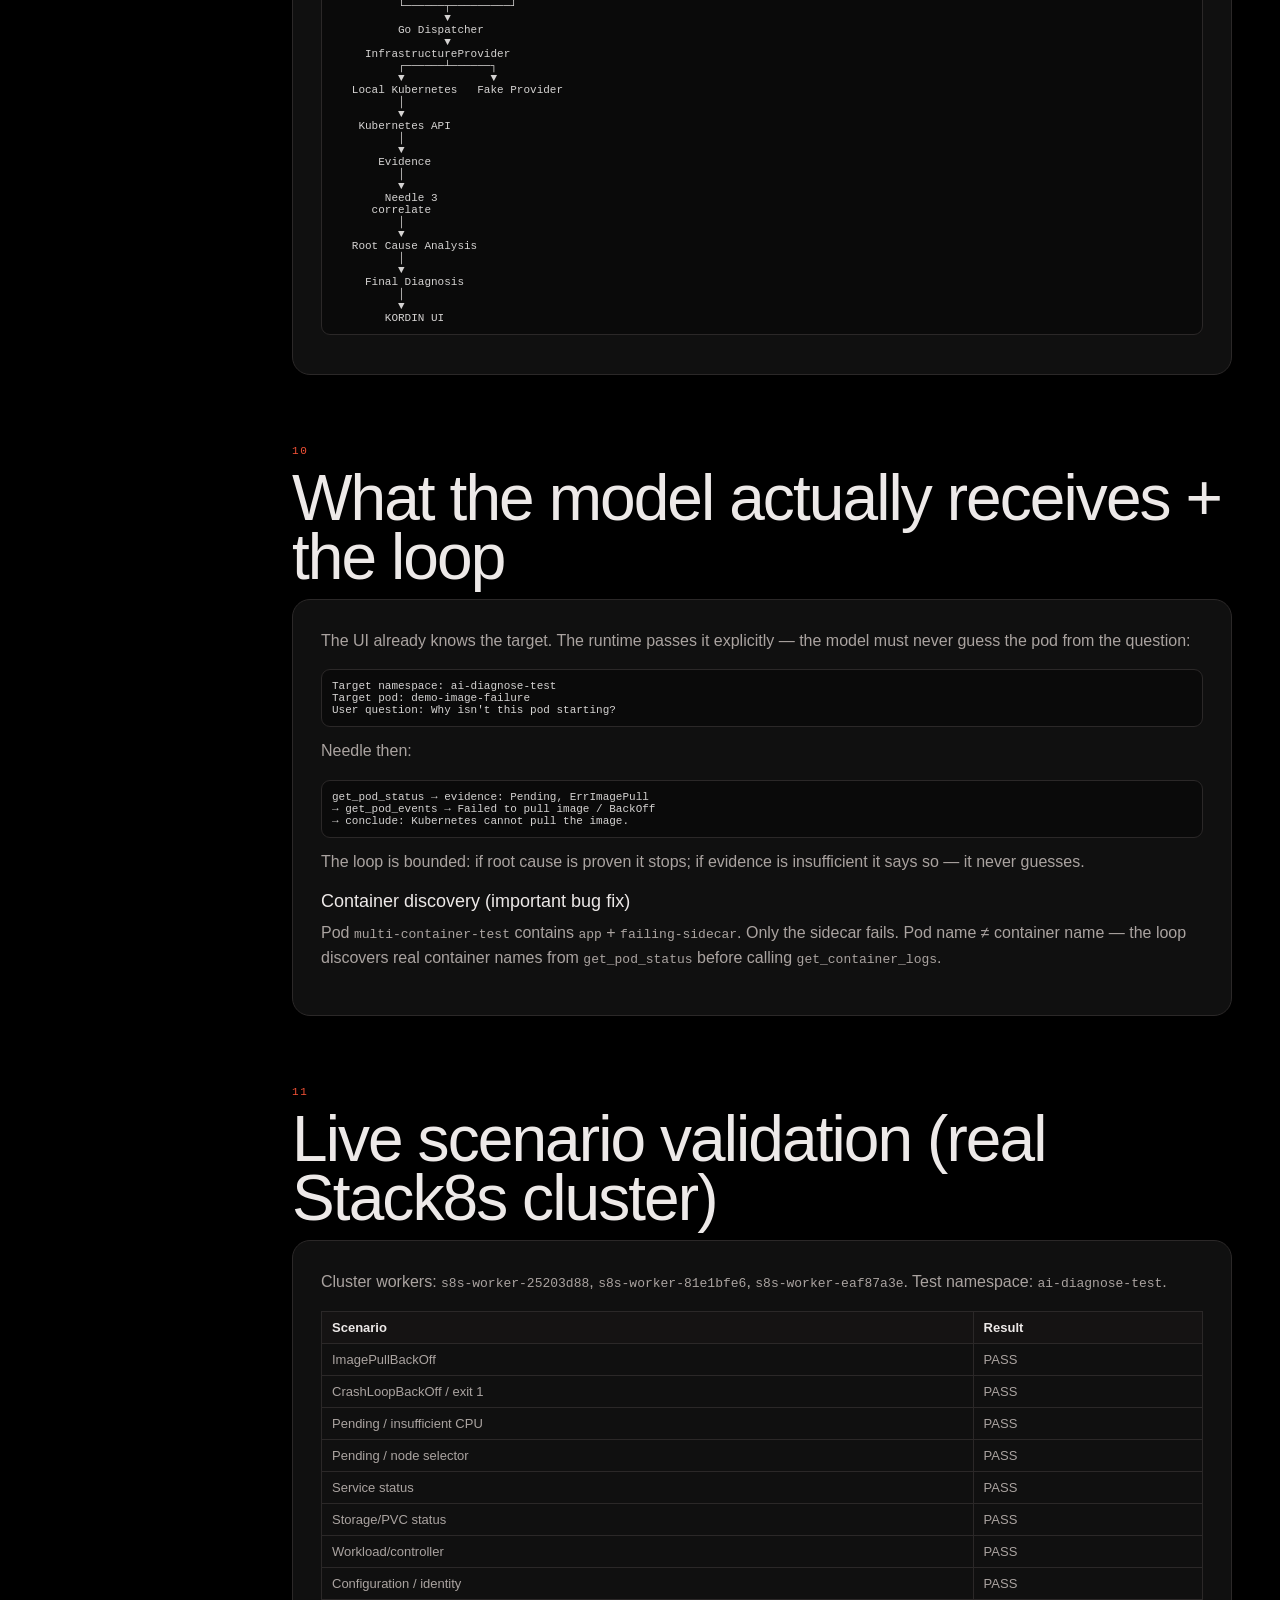
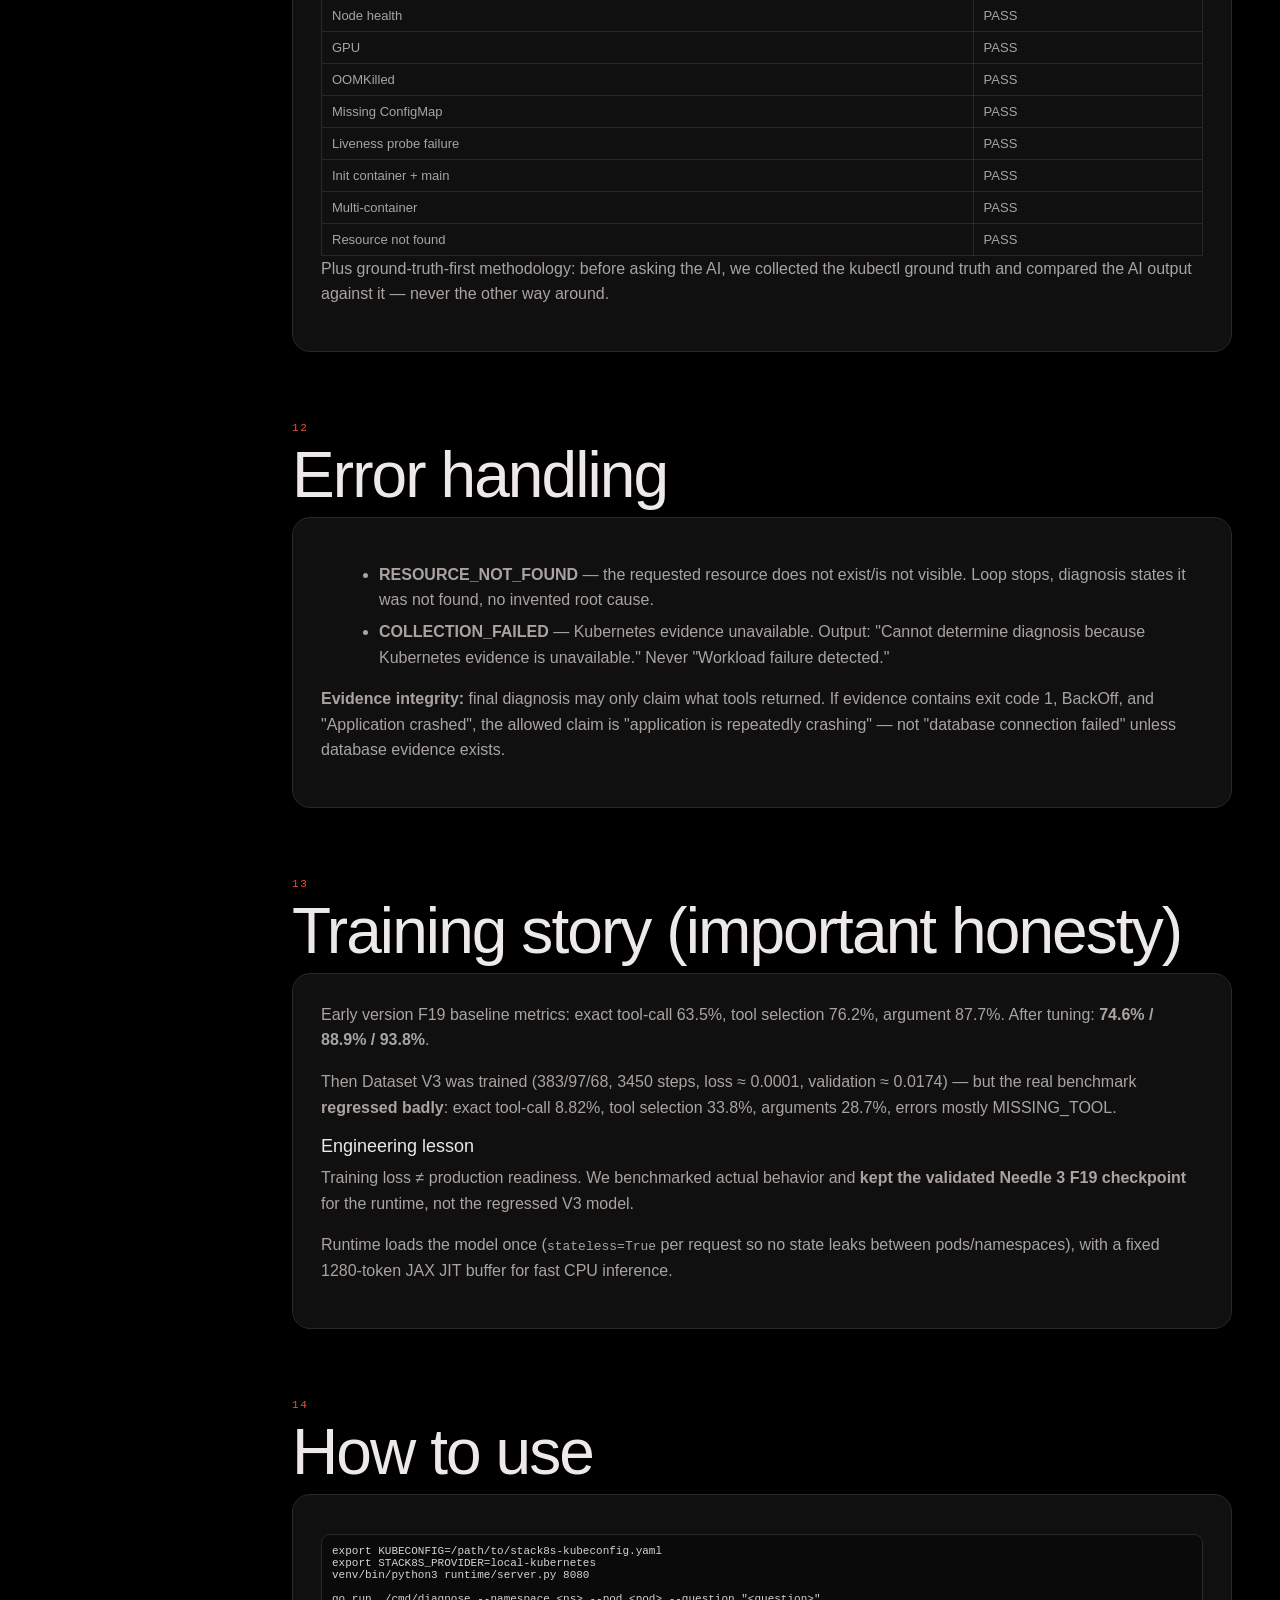
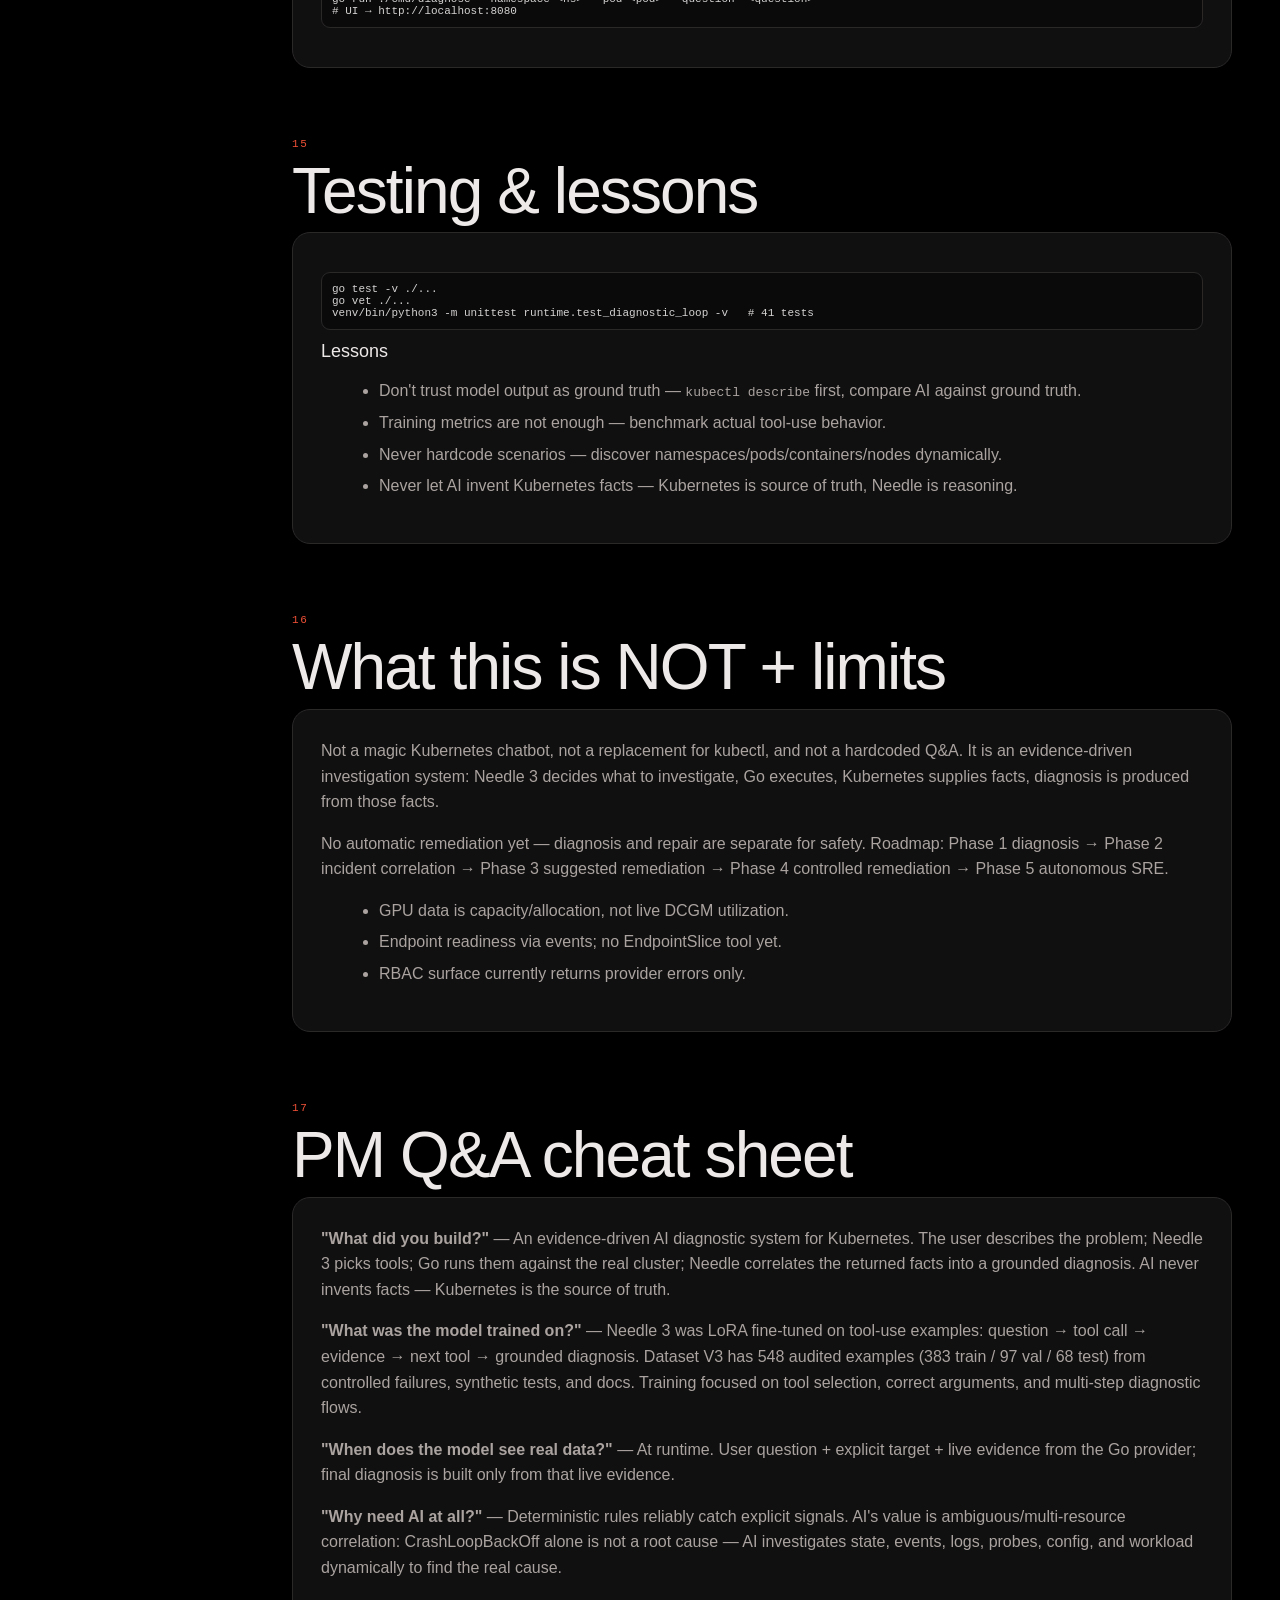
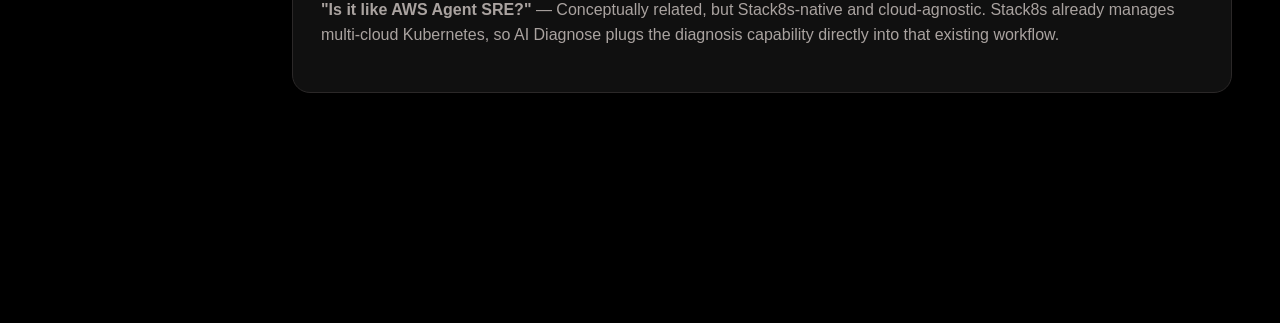
==== commit 7c4896bc: "Report: complete demo-ready report (problem, rationale, model training, architecture, flow, live sce" ====
--- a/web/report.html
+++ b/web/report.html
@@ -3,7 +3,7 @@
 <head>
 <meta charset="UTF-8">
 <meta name="viewport" content="width=device-width, initial-scale=1.0">
-<title>AI Diagnose — Project Report</title>
+<title>AI Diagnose — Complete Demo Report</title>
 <link rel="stylesheet" href="style.css">
 <style>
 .report h1{font-size:clamp(34px,4vw,56px)}
@@ -17,6 +17,7 @@
 th{background:var(--panel2);color:var(--shell)}
 td{color:#aaa3a0}
 .pill{display:inline-block;border:1px solid var(--line);border-radius:999px;padding:2px 10px;font:10px "Geist Mono",monospace;color:var(--green)}
+pre.code-block{white-space:pre;overflow-x:auto}
 </style>
 </head>
 <body>
@@ -25,106 +26,144 @@
     <div class="side-logo">AI DIAGNOSE</div>
     <div class="nav-head">REPORT</div>
     <nav class="nav">
-      <a href="#overview">Overview</a>
-      <a href="#model">Model</a>
-      <a href="#why">Why this design</a>
-      <a href="#arch">Architecture</a>
-      <a href="#flow">How it works</a>
-      <a href="#vsdet">vs Deterministic</a>
-      <a href="#tools">Tools</a>
-      <a href="#accuracy">Accuracy & Safety</a>
-      <a href="#usage">How to use</a>
-      <a href="#tests">Testing</a>
-      <a href="#limits">Limitations</a>
+      <a href="#overview">1 · Problem</a>
+      <a href="#goal">2 · Goal</a>
+      <a href="#needle">3 · Why Needle 3</a>
+      <a href="#no-rules">4 · Why not rules</a>
+      <a href="#history">5 · Build history</a>
+      <a href="#dataset">6 · Dataset</a>
+      <a href="#tools">7 · 9 tools</a>
+      <a href="#provider">8 · Provider</a>
+      <a href="#arch">9 · Architecture</a>
+      <a href="#loop">10 · Loop</a>
+      <a href="#scenarios">11 · Live tests</a>
+      <a href="#errors">12 · Error handling</a>
+      <a href="#training">13 · Training story</a>
+      <a href="#usage">14 · How to use</a>
+      <a href="#qa">15 · Testing</a>
+      <a href="#limits">16 · Limits</a>
+      <a href="#pm-qa">17 · PM Q&amp;A</a>
     </nav>
     <div class="version">AI DIAGNOSE<br>BUILD V16</div>
   </aside>
 
   <main class="report">
+
     <section id="overview">
-      <div class="eyebrow">PROJECT REPORT</div>
-      <h1>AI Diagnose for stack8s</h1>
-      <p>AI Diagnose is an AI-driven Kubernetes diagnostic system for Stack8s clusters. It turns a natural-language question about a namespace/pod into a grounded, evidence-backed diagnosis — collecting real cluster state via a provider boundary, attributing root causes correctly, and never inventing facts.</p>
-      <p><span class="pill">Go · Python · Needle 3 F19 · client-go · KORDIN-style UI</span></p>
-    </section>
-
-    <section id="model">
-      <div class="eyebrow">MODEL</div>
-      <h2>What model we use & how it was built</h2>
-      <div class="panel">
-        <h3>Needle 3 — F19</h3>
-        <p>Needle 3 is a small JAX-based language model. The F19 checkpoint (<span class="kbd">checkpoints/needle3.safetensors</span>, ~231 MB) is the validated production model used at runtime; it was fine-tuned, not trained from scratch.</p>
-        <h3>Training data</h3>
-        <p>Built from real cluster incidents collected with the deterministic pipeline (F1–F15): pod status, events, logs, node/GPU/service/storage/workload/config evidence. Each record follows the official Needle JSONL schema (question → tool calls → evidence → grounded diagnosis), with secrets redacted, no leakage between train/validation/test pod contexts, and split 63% / 18.5% / 18.5%.</p>
-        <h3>Fine-tuning</h3>
-        <p>LoRA adapters trained on Kaggle T4 via <span class="kbd">feature19_needle3_kaggle.ipynb</span> (10 epochs on <span class="kbd">dataset/train.jsonl</span>), then exported to the single safetensors checkpoint used at runtime. Evaluation used the holdout test split and the <span class="kbd">benchmark.py</span> tooling.</p>
-        <h3>What the model sees at runtime</h3>
-        <p>A compact prompt: the user question, the explicit target (namespace/pod), the tool JSON schema, and a bounded summary (~2000 chars) of the real provider evidence collected in Phase 2. It does not see kubeconfig, credentials, or secrets. Runtime buffer is fixed at 1280 tokens for fast CPU inference; JAX JIT is warmed up once at server start (~30–60s).</p>
-      </div>
-    </section>
-
-    <section id="why">
-      <div class="eyebrow">DESIGN RATIONALE</div>
-      <h2>Why this architecture was chosen</h2>
-      <div class="panel">
-        <ul>
-          <li><b>Small LLM + deterministic orchestration.</b> Needle 3 is good at language, not at cluster truth. So all truth comes from the InfrastructureProvider; the model only rephrases/frames evidence. This is what makes the system hallucination-resistant.</li>
-          <li><b>Intent-aware deterministic planning.</b> Tool choice is computed from question intent (not left to the model), so the right tools run every time — GPU questions get GPU tools, not CrashLoop noise.</li>
-          <li><b>Causal evidence hierarchy.</b> Specific causal evidence (termination reason, exit code, FailedScheduling, CreateContainerConfigError, probe events) outranks generic pod phase, so Pending/CrashLoopBackOff are never assumed to equal their common causes.</li>
-          <li><b>Provider boundary.</b> One interface isolates client-go from reasoning, enabling Fake provider tests and a future Stack8s provider with zero reasoning changes.</li>
-          <li><b>Fail closed.</b> Missing resources, provider errors, and empty results produce honest answers, never invented diagnoses.</li>
-          <li><b>Compare to a deterministic script.</b> Scripts encode one answer per scenario; this system handles arbitrary namespaces/pods/questions because the reasoning layer is generic and the model only sees real, current evidence.</li>
-        </ul>
-      </div>
-    </section>
-
-    <section id="arch">
-      <div class="eyebrow">ARCHITECTURE</div>
-      <h2>System</h2>
-      <div class="panel">
-        <ul>
-          <li><b>Web UI / API</b> (<span class="kbd">runtime/server.py</span>) — serves the UI, <span class="kbd">POST /api/diagnose</span>, polls <span class="kbd">/api/diagnose/status</span>.</li>
-          <li><b>Diagnostic loop</b> (<span class="kbd">runtime/diagnostic_loop.py</span>) — intent analysis → deterministic tool plan → bridge → grounded synthesis.</li>
-          <li><b>Tool executor</b> (<span class="kbd">cmd/tool_exec</span>) — JSON in/out per tool call, JSON out, prints provider target.</li>
-          <li><b>Dispatcher</b> (<span class="kbd">provider/dispatcher.go</span>) — validates ToolCall, routes to provider methods (9 tools).</li>
-          <li><b>InfrastructureProvider</b> — boundary interface (22 methods); implementations: LocalKubernetes (client-go, only K8s imports), Fake (tests), Stack8s (future).</li>
-          <li><b>Needle 3 F19</b> — fine-tuned small LLM (<span class="kbd">checkpoints/needle3.safetensors</span>) used for tool-schema synthesis; runtime treats it as advisory while evidence rules decide.</li>
-        </ul>
-      </div>
-    </section>
-
-    <section id="flow">
-      <div class="eyebrow">RUNTIME FLOW</div>
-      <h2>How a diagnosis happens</h2>
-      <div class="panel">
-        <ol>
-          <li>User supplies namespace + pod + question (+ provider) — target is propagated explicitly, never inferred from the question.</li>
-          <li>Phase 1: intent-aware deterministic plan selects relevant tools (pod status/events/logs only for crash questions; GPU/storage/service/config/workload/node for those domains).</li>
-          <li>Phase 2: tools execute via <span class="kbd">cmd/tool_exec</span>; container names and node names are discovered from evidence, never hardcoded. Pending/unscheduled pods skip log collection. <span class="kbd">RESOURCE_NOT_FOUND</span> short-circuits the investigation.</li>
-          <li>Bridge verifies the real cluster target (<span class="kbd">KUBECONFIG</span>, e.g. the Stack8s endpoint) before Needle synthesis.</li>
-          <li>Phase 3: causal synthesis ranks domain evidence first, then Pending→scheduled/unscheduled lattice, init containers, probes (liveness/readiness/startup distinctions), then crash/image/oom classification — citing evidence and recommending only from the proven cause.</li>
-        </ol>
-      </div>
-    </section>
-
-    <section id="vsdet">
-      <div class="eyebrow">COMPARISON</div>
-      <h2>AI runtime vs deterministic script</h2>
+      <div class="eyebrow">1</div>
+      <h2>The problem</h2>
+      <div class="panel">
+        <p>When a Kubernetes workload fails, an operator manually checks: pod status → events → container logs → node → deployment → service → PVC → ConfigMap/Secret — and only then forms a root cause. "Why isn't my application starting?" cannot be answered from pod status alone.</p>
+        <p>The same symptom has many causes. Pod = <b>CrashLoopBackOff</b> could mean: application exit code 1, OOMKilled, liveness probe failure, configuration error, dependency failure, init container failure. So a fixed rule like <code>if CrashLoopBackOff → application crashed</code> is unreliable.</p>
+      </div>
+    </section>
+
+    <section id="goal">
+      <div class="eyebrow">2</div>
+      <h2>Our goal</h2>
+      <div class="panel">
+        <p>A system where the user asks a natural question, and the AI decides what to investigate — then real Kubernetes evidence is collected and the AI reasons over that evidence.</p>
+        <pre class="code-block">User question
+   ↓
+AI understands intent
+   ↓
+AI selects tools
+   ↓
+Tools collect REAL Kubernetes evidence
+   ↓
+Evidence back to AI
+   ↓
+AI correlates
+   ↓
+Grounded diagnosis</pre>
+        <p>Key rule: <b>AI does not invent Kubernetes facts. Kubernetes provides the facts; AI reasons over them.</b></p>
+      </div>
+    </section>
+
+    <section id="needle">
+      <div class="eyebrow">3</div>
+      <h2>Why Needle 3?</h2>
+      <div class="panel">
+        <p>Needle 3 is the investigation brain. Its job is NOT to talk to Kubernetes directly. Instead:</p>
+        <pre class="code-block">Needle 3 → "I need pod status" → Go tool → Kubernetes API
+Kubernetes evidence → Needle 3 → "Now I need pod events" → Go tool → ...</pre>
+        <p>Needle 3 = brain. Kubernetes tools = hands/investigators. Go dispatcher and provider do the execution.</p>
+      </div>
+    </section>
+
+    <section id="no-rules">
+      <div class="eyebrow">4</div>
+      <h2>Why not just hard-coded rules?</h2>
+      <div class="panel">
+        <p>Deterministic rules are reliable when the signal is explicit: OOMKilled → memory, ImagePullBackOff → image, Node NotReady → node. But as combinations grow, an <code>if/else if</code> rule engine becomes huge and brittle.</p>
+        <p>So the final architecture is hybrid:</p>
+        <pre class="code-block">            Kubernetes
+                ↓
+        Trusted evidence
+                ↓
+        Deterministic signals
+                ↓
+        ┌────────┴────────┐
+        ↓                 ↓
+   Clear cause      Ambiguous case
+        ↓                 ↓
+ Direct diagnosis    Needle 3
+                         ↓
+                 more investigation
+                         ↓
+                   correlation
+                         ↓
+                    diagnosis</pre>
+        <p><b>Simple PM explanation:</b> "We don't use AI to determine facts Kubernetes already knows. We use AI to reason over facts that are difficult to correlate."</p>
+      </div>
+    </section>
+
+    <section id="history">
+      <div class="eyebrow">5</div>
+      <h2>How the project was built (feature by feature)</h2>
       <div class="panel">
         <table>
-          <tr><th>Capability</th><th>Deterministic K8s script</th><th>AI Diagnose</th></tr>
-          <tr><td>Input</td><td>Requires explicit commands per scenario</td><td>Free-form question, target carried from context</td></tr>
-          <tr><td>Tool chain</td><td>Hardcoded per scenario</td><td>Intent-aware, evidence-adaptive chaining</td></tr>
-          <tr><td>Root cause</td><td>Template output</td><td>Causal ranking across status/events/logs/termination reasons</td></tr>
-          <tr><td>Missing resources</td><td>Exit code / empty list</td><td>Explicit "resource not found", no fabricated failure</td></tr>
-          <tr><td>Safety</td><td>—</td><td>Read-only; no secrets; uncertainty reported instead of guessing</td></tr>
-          <tr><td>Multi-container</td><td>Manual loop</td><td>Per-container attribution (app vs sidecar vs init)</td></tr>
+          <tr><th>Feature</th><th>What was added</th></tr>
+          <tr><td>F1</td><td>Real Kubernetes connection via client-go (without this, AI Diagnose would be theoretical)</td></tr>
+          <tr><td>F2</td><td>get_pod_status — pod name, phase, node, container states, restart count, termination reason, exit code, image</td></tr>
+          <tr><td>F3</td><td>get_pod_events — FailedScheduling, Failed to pull image, BackOff, Liveness probe failed, Killing container</td></tr>
+          <tr><td>F4</td><td>get_container_logs — application output</td></tr>
+          <tr><td>F5</td><td>Unified EvidencePackage: source/tool/namespace/resource/timestamp/data</td></tr>
+          <tr><td>F6</td><td>Controlled failures (e.g. image not found) for known-signal validation</td></tr>
+          <tr><td>F7</td><td>Deterministic baseline engine: OOM_KILLED / IMAGE_PULL_FAILURE / NODE_NOT_READY / UNKNOWN</td></tr>
+          <tr><td>F8</td><td>Dataset builder for Needle 3 fine-tuning</td></tr>
+          <tr><td>F9</td><td>InfrastructureProvider abstraction</td></tr>
+          <tr><td>F10–F15</td><td>Node/GPU/service/storage/workload/config collectors</td></tr>
+          <tr><td>F18</td><td>Audited Dataset V2/V3</td></tr>
+          <tr><td>F19</td><td>Needle 3 F19 LoRA fine-tune (Kaggle)</td></tr>
+          <tr><td>F22</td><td>Real-time runtime loop + web UI</td></tr>
         </table>
       </div>
     </section>
 
+    <section id="dataset">
+      <div class="eyebrow">6</div>
+      <h2>Dataset & what the model learned</h2>
+      <div class="panel">
+        <p>The key question was: <b>how do we teach Needle 3 to use Kubernetes diagnostic tools?</b> Answer: tool-use training examples.</p>
+        <pre class="code-block">User: Why is this pod failing?
+Model: get_pod_status(namespace=..., pod=...)
+Evidence: CrashLoopBackOff, container app, restarts 12, exit code 1
+Model: get_container_logs(namespace=..., pod=..., container="app")   ← correct container!</pre>
+        <p>Training focused on: tool selection, argument generation, evidence-based next-tool decisions, and multi-step diagnostic flows — not just Kubernetes knowledge.</p>
+        <h3>Audited Dataset V3</h3>
+        <table>
+          <tr><th>Split</th><th>Count</th></tr>
+          <tr><td>Train</td><td>383</td></tr>
+          <tr><td>Validation</td><td>97</td></tr>
+          <tr><td>Test</td><td>68</td></tr>
+        </table>
+        <p>Sources: 55 controlled Kubernetes, 406 synthetic unit tests, 87 documentation-derived. Quality checks passed: grounding, no leakage, no secrets, no duplicates.</p>
+      </div>
+    </section>
+
     <section id="tools">
-      <div class="eyebrow">TOOL SURFACE</div>
+      <div class="eyebrow">7</div>
       <h2>9 diagnostic tools</h2>
       <div class="panel">
         <table>
@@ -139,62 +178,203 @@
           <tr><td>get_workload_status</td><td>namespace, pod</td></tr>
           <tr><td>get_configuration_status</td><td>namespace, pod</td></tr>
         </table>
-      </div>
-    </section>
-
-    <section id="accuracy">
-      <div class="eyebrow">EVIDENCE RULES</div>
-      <h2>Accuracy & Safety</h2>
+        <p>Failures don't stop at one resource: pod problem may trace to node, workload, service, storage, or configuration.</p>
+      </div>
+    </section>
+
+    <section id="provider">
+      <div class="eyebrow">8</div>
+      <h2>Provider abstraction</h2>
+      <div class="panel">
+        <p>Major architectural decision: no direct Kubernetes API calls scattered in Go code.</p>
+        <pre class="code-block">Diagnostic Tool → InfrastructureProvider → Kubernetes
+
+InfrastructureProvider
+  ├── LocalKubernetesProvider   (real cluster, KUBECONFIG-aware)
+  ├── FakeProvider              (tests / offline demo)
+  └── Stack8sProvider           (future)</pre>
+        <p>Today: Local provider tests against real Kubernetes. Tomorrow: Stack8s provider connects to Stack8s infra APIs — the AI doesn't change.</p>
+        <p><b>Go's role:</b> Needle = reasoning; Go = execution (validate tool name + arguments → dispatcher → provider → Kubernetes API). Provider stays read-only.</p>
+      </div>
+    </section>
+
+    <section id="arch">
+      <div class="eyebrow">9</div>
+      <h2>Complete architecture</h2>
+      <div class="panel">
+        <pre class="code-block">                USER
+                  │
+                  ▼
+              KORDIN UI
+                  │
+                  ▼
+           Diagnostic API
+                  │
+                  ▼
+           Diagnostic Job
+                  │
+                  ▼
+               Needle 3
+          ┌────────────────┐
+          │ understand     │
+          │ intent         │
+          │ select tool    │
+          └──────┬─────────┘
+                 ▼
+          Go Dispatcher
+                 ▼
+     InfrastructureProvider
+          ┌──────┴──────┐
+          ▼             ▼
+   Local Kubernetes   Fake Provider
+          │
+          ▼
+    Kubernetes API
+          │
+          ▼
+       Evidence
+          │
+          ▼
+        Needle 3
+      correlate
+          │
+          ▼
+   Root Cause Analysis
+          │
+          ▼
+     Final Diagnosis
+          │
+          ▼
+        KORDIN UI</pre>
+      </div>
+    </section>
+
+    <section id="loop">
+      <div class="eyebrow">10</div>
+      <h2>What the model actually receives + the loop</h2>
+      <div class="panel">
+        <p>The UI already knows the target. The runtime passes it explicitly — the model must never guess the pod from the question:</p>
+        <pre class="code-block">Target namespace: ai-diagnose-test
+Target pod: demo-image-failure
+User question: Why isn't this pod starting?</pre>
+        <p>Needle then:</p>
+        <pre class="code-block">get_pod_status → evidence: Pending, ErrImagePull
+→ get_pod_events → Failed to pull image / BackOff
+→ conclude: Kubernetes cannot pull the image.</pre>
+        <p>The loop is bounded: if root cause is proven it stops; if evidence is insufficient it says so — it never guesses.</p>
+        <h3>Container discovery (important bug fix)</h3>
+        <p>Pod <code>multi-container-test</code> contains <code>app</code> + <code>failing-sidecar</code>. Only the sidecar fails. Pod name ≠ container name — the loop discovers real container names from <code>get_pod_status</code> before calling <code>get_container_logs</code>.</p>
+      </div>
+    </section>
+
+    <section id="scenarios">
+      <div class="eyebrow">11</div>
+      <h2>Live scenario validation (real Stack8s cluster)</h2>
+      <div class="panel">
+        <p>Cluster workers: <code>s8s-worker-25203d88</code>, <code>s8s-worker-81e1bfe6</code>, <code>s8s-worker-eaf87a3e</code>. Test namespace: <code>ai-diagnose-test</code>.</p>
+        <table>
+          <tr><th>Scenario</th><th>Result</th></tr>
+          <tr><td>ImagePullBackOff</td><td>PASS</td></tr>
+          <tr><td>CrashLoopBackOff / exit 1</td><td>PASS</td></tr>
+          <tr><td>Pending / insufficient CPU</td><td>PASS</td></tr>
+          <tr><td>Pending / node selector</td><td>PASS</td></tr>
+          <tr><td>Service status</td><td>PASS</td></tr>
+          <tr><td>Storage/PVC status</td><td>PASS</td></tr>
+          <tr><td>Workload/controller</td><td>PASS</td></tr>
+          <tr><td>Configuration / identity</td><td>PASS</td></tr>
+          <tr><td>Node health</td><td>PASS</td></tr>
+          <tr><td>GPU</td><td>PASS</td></tr>
+          <tr><td>OOMKilled</td><td>PASS</td></tr>
+          <tr><td>Missing ConfigMap</td><td>PASS</td></tr>
+          <tr><td>Liveness probe failure</td><td>PASS</td></tr>
+          <tr><td>Init container + main</td><td>PASS</td></tr>
+          <tr><td>Multi-container</td><td>PASS</td></tr>
+          <tr><td>Resource not found</td><td>PASS</td></tr>
+        </table>
+        <p>Plus ground-truth-first methodology: before asking the AI, we collected the kubectl ground truth and compared the AI output against it — never the other way around.</p>
+      </div>
+    </section>
+
+    <section id="errors">
+      <div class="eyebrow">12</div>
+      <h2>Error handling</h2>
       <div class="panel">
         <ul>
-          <li>Diagnosis is grounded only in collected evidence — no fabricated error strings, exit codes, or events.</li>
-          <li>Absence of evidence ≠ evidence of absence: <kbd>RESOURCE_NOT_FOUND</kbd> stops the investigation; Kubernetes API errors yield "unable to collect evidence", never a confident diagnosis.</li>
-          <li>Symptoms vs causes: CrashLoopBackOff is investigated (termination reason/exit code/OOM/probe), not assumed to mean "application crashed". Pending never assumed to mean unscheduled. Liveness/startup vs readiness probes distinguished. <code>Completed</code> never reported as failure.</li>
-          <li>Empty results are honest: empty service list → "no services found", not a CrashLoop diagnosis.</li>
-          <li>Kiosk-safe: provider errors propagate as bounded error fields; bounded tool calls; no resource mutation.</li>
+          <li><b>RESOURCE_NOT_FOUND</b> — the requested resource does not exist/is not visible. Loop stops, diagnosis states it was not found, no invented root cause.</li>
+          <li><b>COLLECTION_FAILED</b> — Kubernetes evidence unavailable. Output: "Cannot determine diagnosis because Kubernetes evidence is unavailable." Never "Workload failure detected."</li>
         </ul>
+        <p><b>Evidence integrity:</b> final diagnosis may only claim what tools returned. If evidence contains exit code 1, BackOff, and "Application crashed", the allowed claim is "application is repeatedly crashing" — not "database connection failed" unless database evidence exists.</p>
+      </div>
+    </section>
+
+    <section id="training">
+      <div class="eyebrow">13</div>
+      <h2>Training story (important honesty)</h2>
+      <div class="panel">
+        <p>Early version F19 baseline metrics: exact tool-call 63.5%, tool selection 76.2%, argument 87.7%. After tuning: <b>74.6% / 88.9% / 93.8%</b>.</p>
+        <p>Then Dataset V3 was trained (383/97/68, 3450 steps, loss ≈ 0.0001, validation ≈ 0.0174) — but the real benchmark <b>regressed badly</b>: exact tool-call 8.82%, tool selection 33.8%, arguments 28.7%, errors mostly MISSING_TOOL.</p>
+        <h3>Engineering lesson</h3>
+        <p>Training loss ≠ production readiness. We benchmarked actual behavior and <b>kept the validated Needle 3 F19 checkpoint</b> for the runtime, not the regressed V3 model.</p>
+        <p>Runtime loads the model once (<code>stateless=True</code> per request so no state leaks between pods/namespaces), with a fixed 1280-token JAX JIT buffer for fast CPU inference.</p>
       </div>
     </section>
 
     <section id="usage">
-      <div class="eyebrow">OPERATE</div>
+      <div class="eyebrow">14</div>
       <h2>How to use</h2>
       <div class="panel">
-        <pre class="code-block">export KUBECONFIG=/path/to/kubeconfig   # Stack8s kubeconfig
+        <pre class="code-block">export KUBECONFIG=/path/to/stack8s-kubeconfig.yaml
 export STACK8S_PROVIDER=local-kubernetes
-python3 -m http.server 8080 --directory web   # or run runtime/server.py 8080
-
-# CLI
+venv/bin/python3 runtime/server.py 8080
+
 go run ./cmd/diagnose --namespace &lt;ns&gt; --pod &lt;pod&gt; --question "&lt;question&gt;"
-
-# UI
-open http://localhost:8080</pre>
-      </div>
-    </section>
-
-    <section id="tests">
-      <div class="eyebrow">QA</div>
-      <h2>Testing</h2>
+# UI → http://localhost:8080</pre>
+      </div>
+    </section>
+
+    <section id="qa">
+      <div class="eyebrow">15</div>
+      <h2>Testing & lessons</h2>
       <div class="panel">
         <pre class="code-block">go test -v ./...
 go vet ./...
-python3 -m unittest runtime.test_diagnostic_loop -v   # 41 tests</pre>
-        <p>Coverage includes: target propagation, KUBECONFIG honoring, CrashLoop, ImagePullBackOff, OOMKilled, Pending/unscheduled vs scheduled/config-error, init containers, probes, multi-container, missing resource, service/storage/GPU/config/workload/node domains, container discovery.</p>
+venv/bin/python3 -m unittest runtime.test_diagnostic_loop -v   # 41 tests</pre>
+        <h3>Lessons</h3>
+        <ul>
+          <li>Don't trust model output as ground truth — <code>kubectl describe</code> first, compare AI against ground truth.</li>
+          <li>Training metrics are not enough — benchmark actual tool-use behavior.</li>
+          <li>Never hardcode scenarios — discover namespaces/pods/containers/nodes dynamically.</li>
+          <li>Never let AI invent Kubernetes facts — Kubernetes is source of truth, Needle is reasoning.</li>
+        </ul>
       </div>
     </section>
 
     <section id="limits">
-      <div class="eyebrow">KNOWN LIMITS</div>
-      <h2>Limitations</h2>
-      <div class="panel">
+      <div class="eyebrow">16</div>
+      <h2>What this is NOT + limits</h2>
+      <div class="panel">
+        <p>Not a magic Kubernetes chatbot, not a replacement for kubectl, and not a hardcoded Q&amp;A. It is an evidence-driven investigation system: Needle 3 decides what to investigate, Go executes, Kubernetes supplies facts, diagnosis is produced from those facts.</p>
+        <p>No automatic remediation yet — diagnosis and repair are separate for safety. Roadmap: Phase 1 diagnosis → Phase 2 incident correlation → Phase 3 suggested remediation → Phase 4 controlled remediation → Phase 5 autonomous SRE.</p>
         <ul>
-          <li>Readiness endpoint-removal reasoning is event-based; EndpointSlice not exposed by the 9 tools.</li>
-          <li>RBAC errors surface as provider errors; no dedicated RBAC tool.</li>
           <li>GPU data is capacity/allocation, not live DCGM utilization.</li>
-          <li>Diagnostic mode is read-only — remediation is a separate step.</li>
+          <li>Endpoint readiness via events; no EndpointSlice tool yet.</li>
+          <li>RBAC surface currently returns provider errors only.</li>
         </ul>
       </div>
     </section>
+
+    <section id="pm-qa">
+      <div class="eyebrow">17</div>
+      <h2>PM Q&amp;A cheat sheet</h2>
+      <div class="panel">
+        <p><b>"What did you build?"</b> — An evidence-driven AI diagnostic system for Kubernetes. The user describes the problem; Needle 3 picks tools; Go runs them against the real cluster; Needle correlates the returned facts into a grounded diagnosis. AI never invents facts — Kubernetes is the source of truth.</p>
+        <p><b>"What was the model trained on?"</b> — Needle 3 was LoRA fine-tuned on tool-use examples: question → tool call → evidence → next tool → grounded diagnosis. Dataset V3 has 548 audited examples (383 train / 97 val / 68 test) from controlled failures, synthetic tests, and docs. Training focused on tool selection, correct arguments, and multi-step diagnostic flows.</p>
+        <p><b>"When does the model see real data?"</b> — At runtime. User question + explicit target + live evidence from the Go provider; final diagnosis is built only from that live evidence.</p>
+        <p><b>"Why need AI at all?"</b> — Deterministic rules reliably catch explicit signals. AI's value is ambiguous/multi-resource correlation: CrashLoopBackOff alone is not a root cause — AI investigates state, events, logs, probes, config, and workload dynamically to find the real cause.</p>
+        <p><b>"Is it like AWS Agent SRE?"</b> — Conceptually related, but Stack8s-native and cloud-agnostic. Stack8s already manages multi-cloud Kubernetes, so AI Diagnose plugs the diagnosis capability directly into that existing workflow.</p>
+      </div>
+    </section>
+
   </main>
 </div>
 </body>
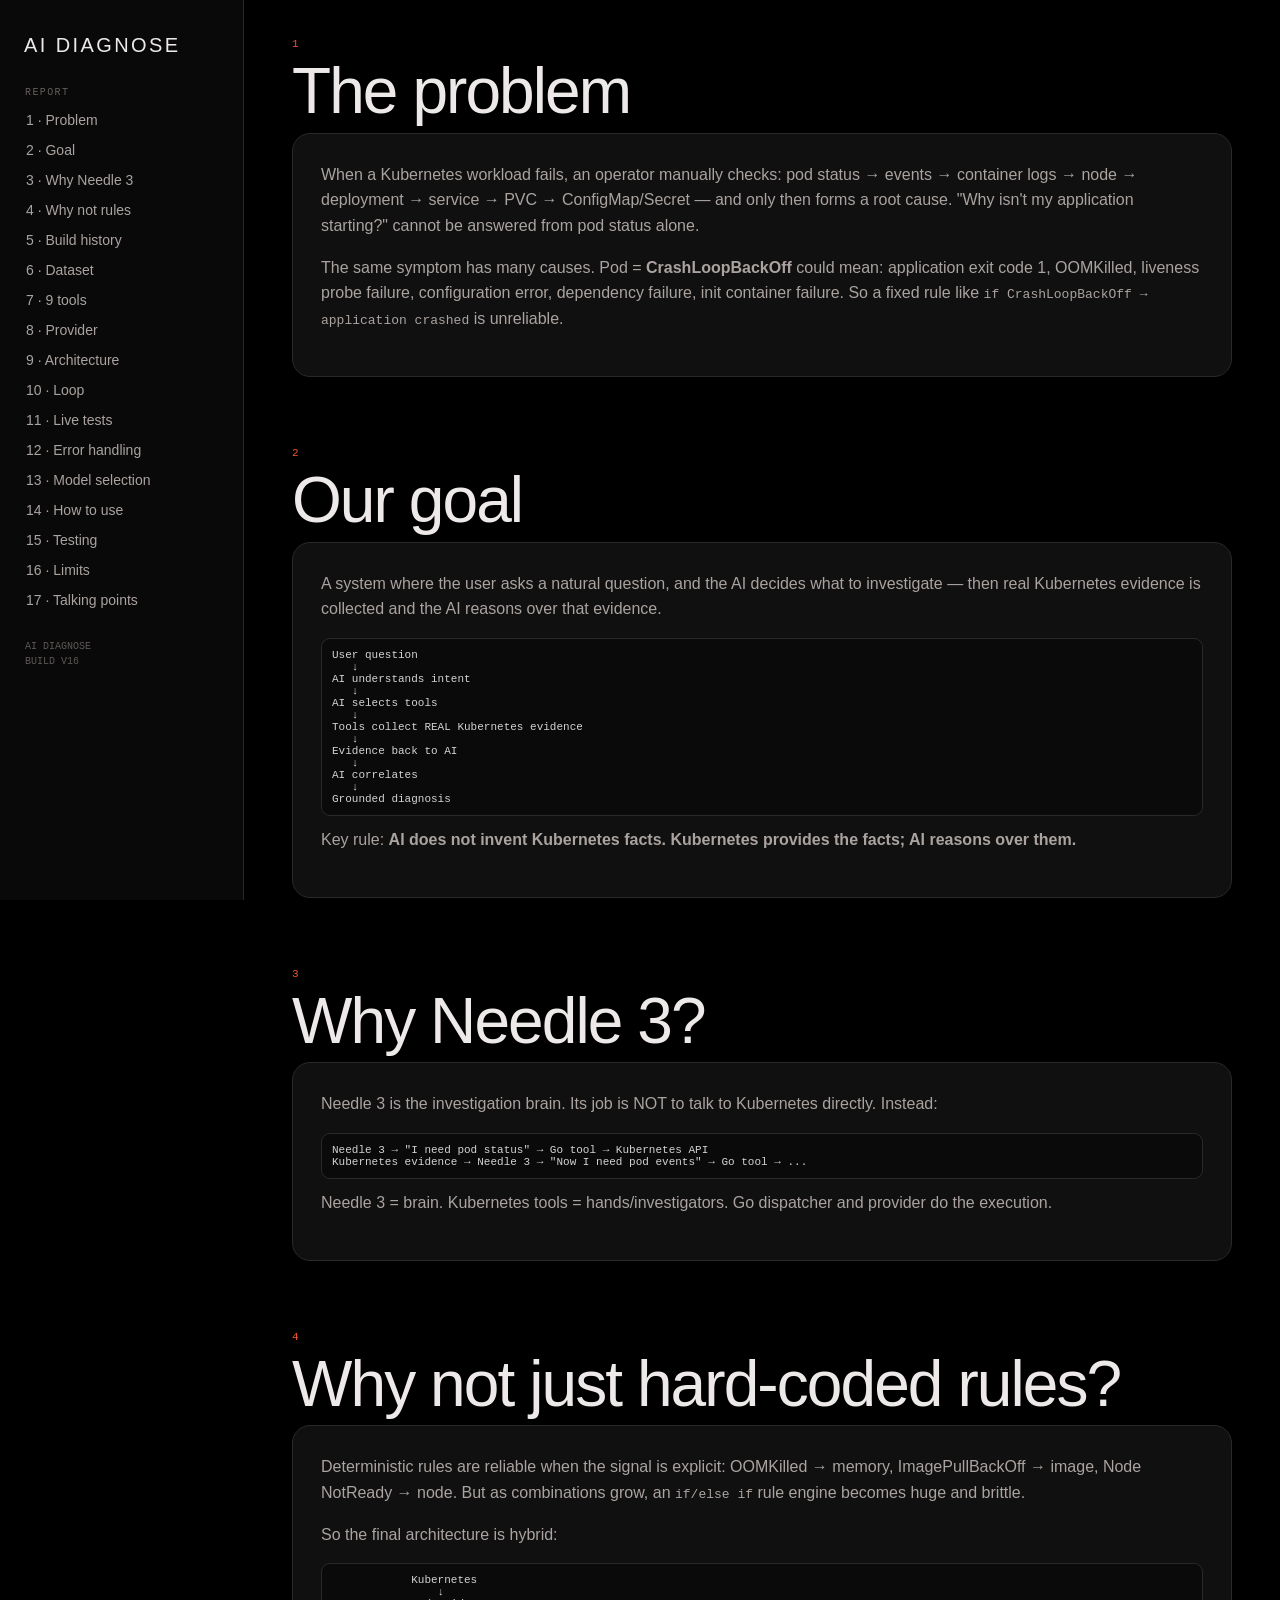
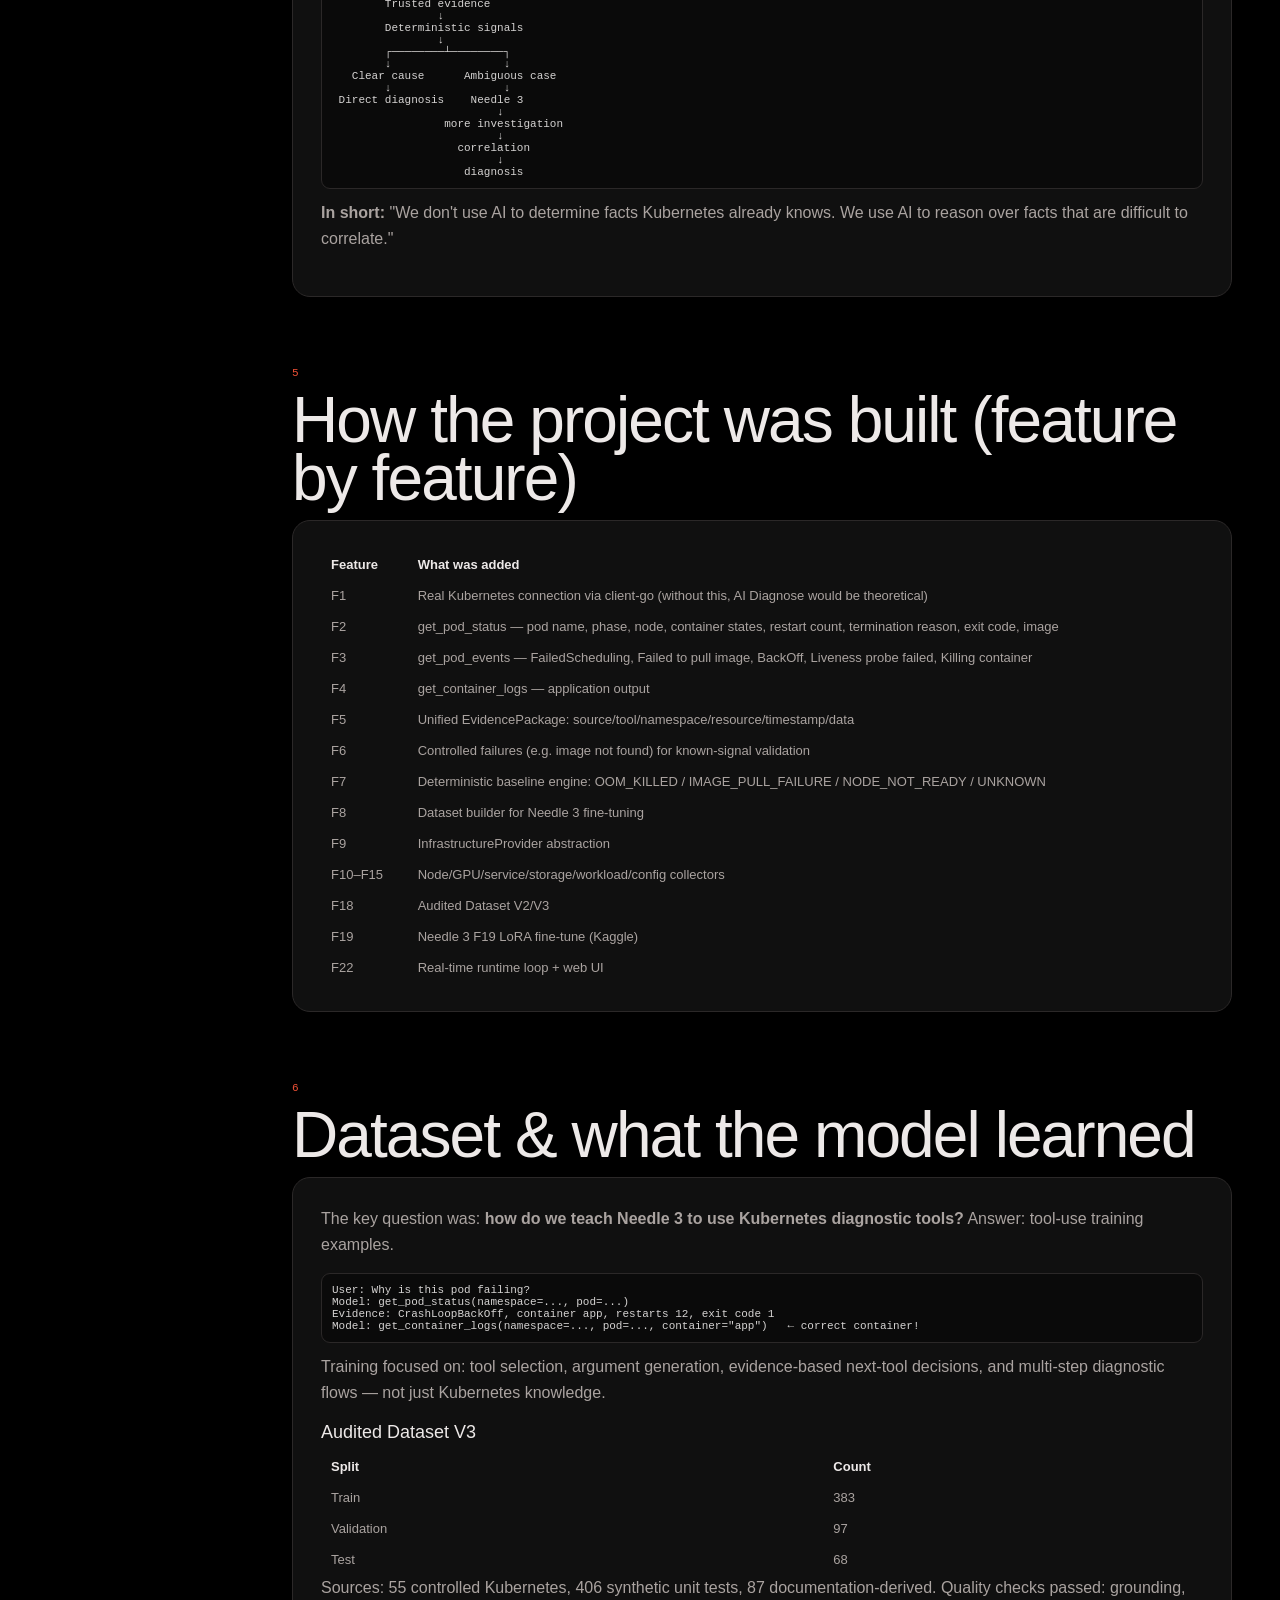
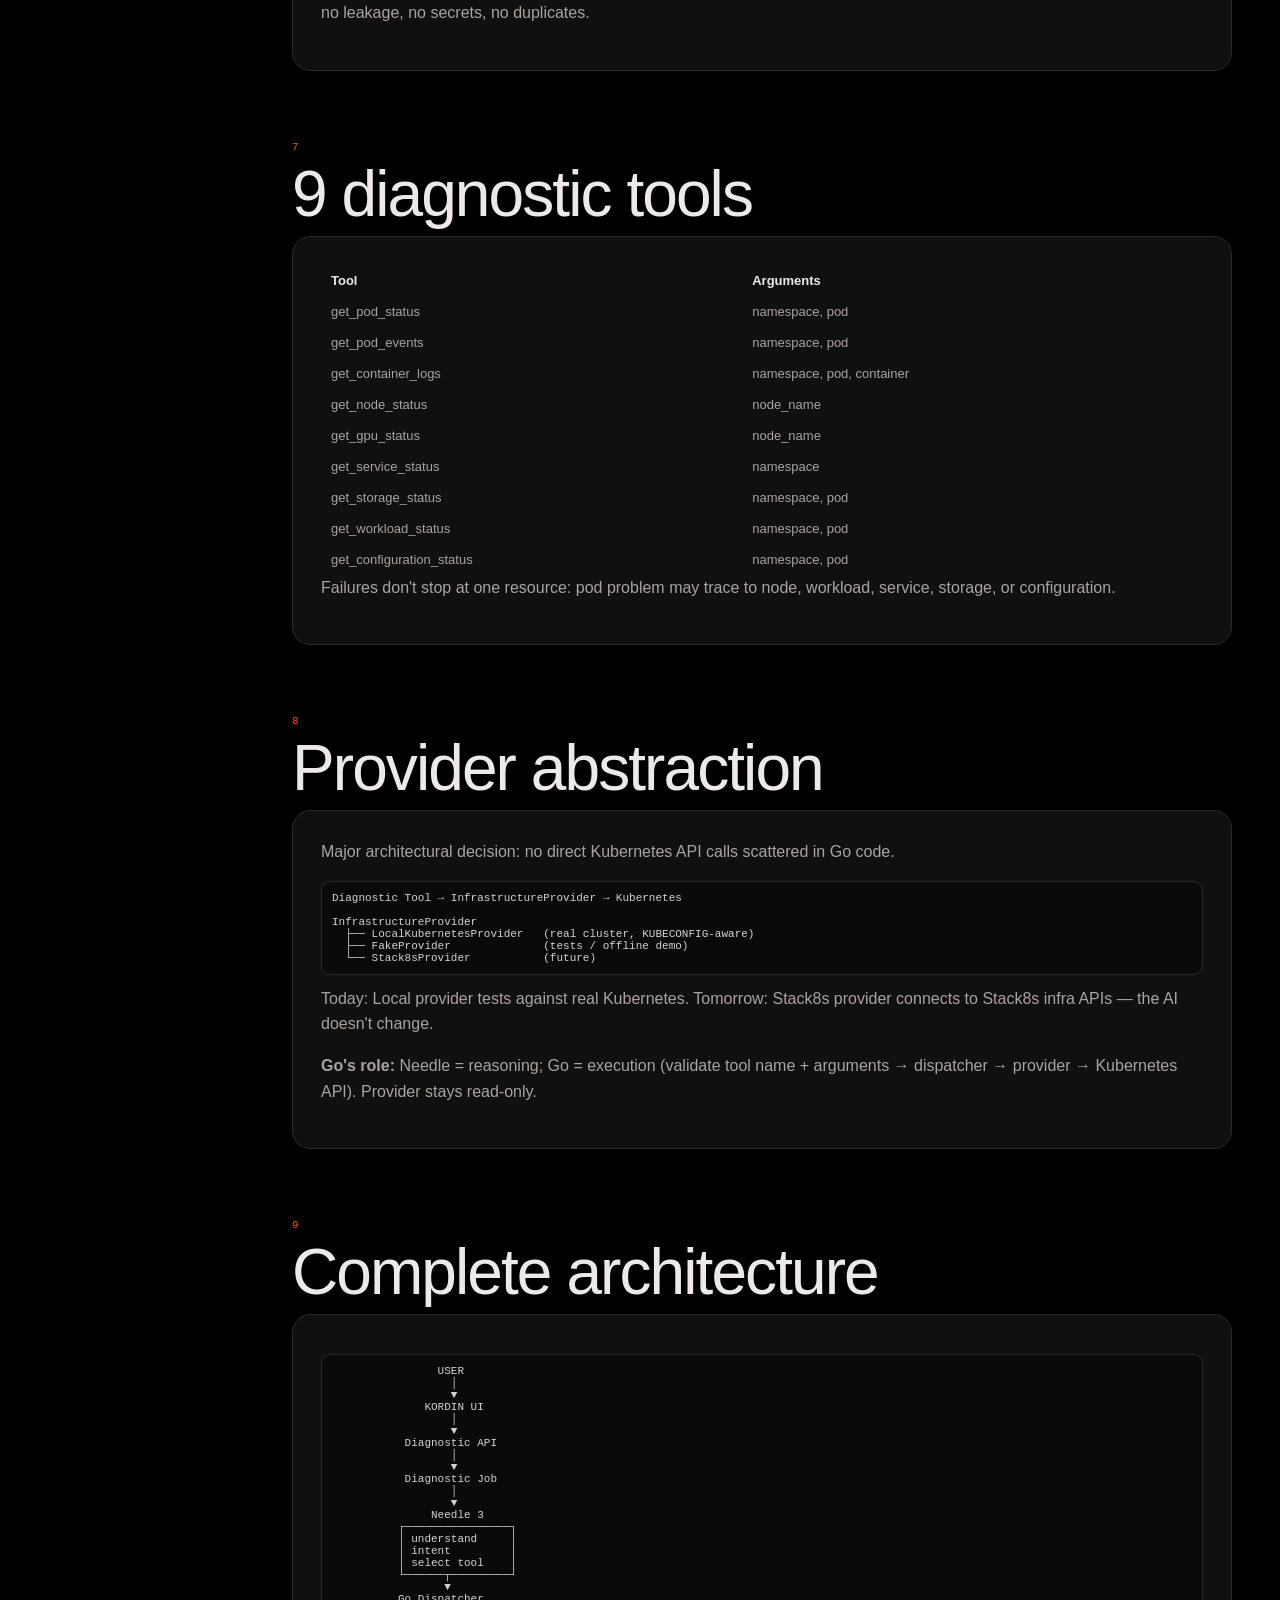
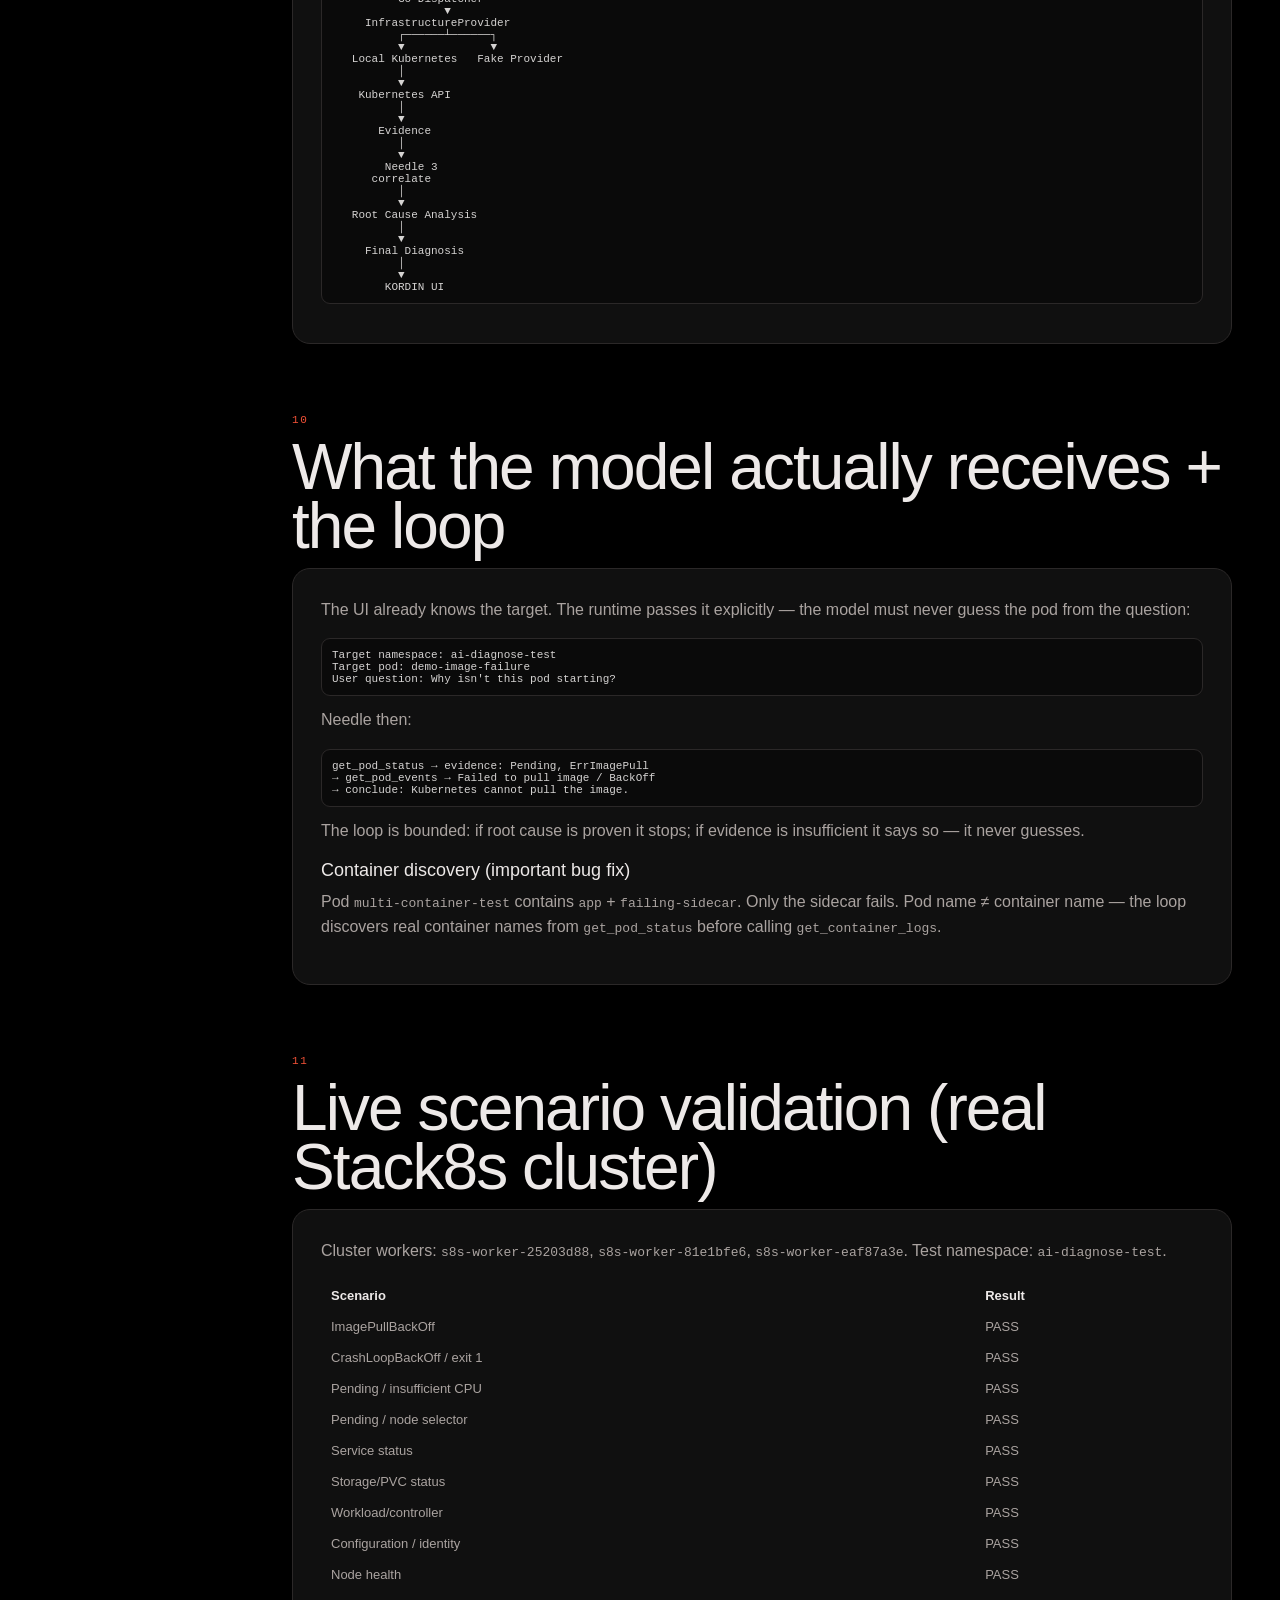
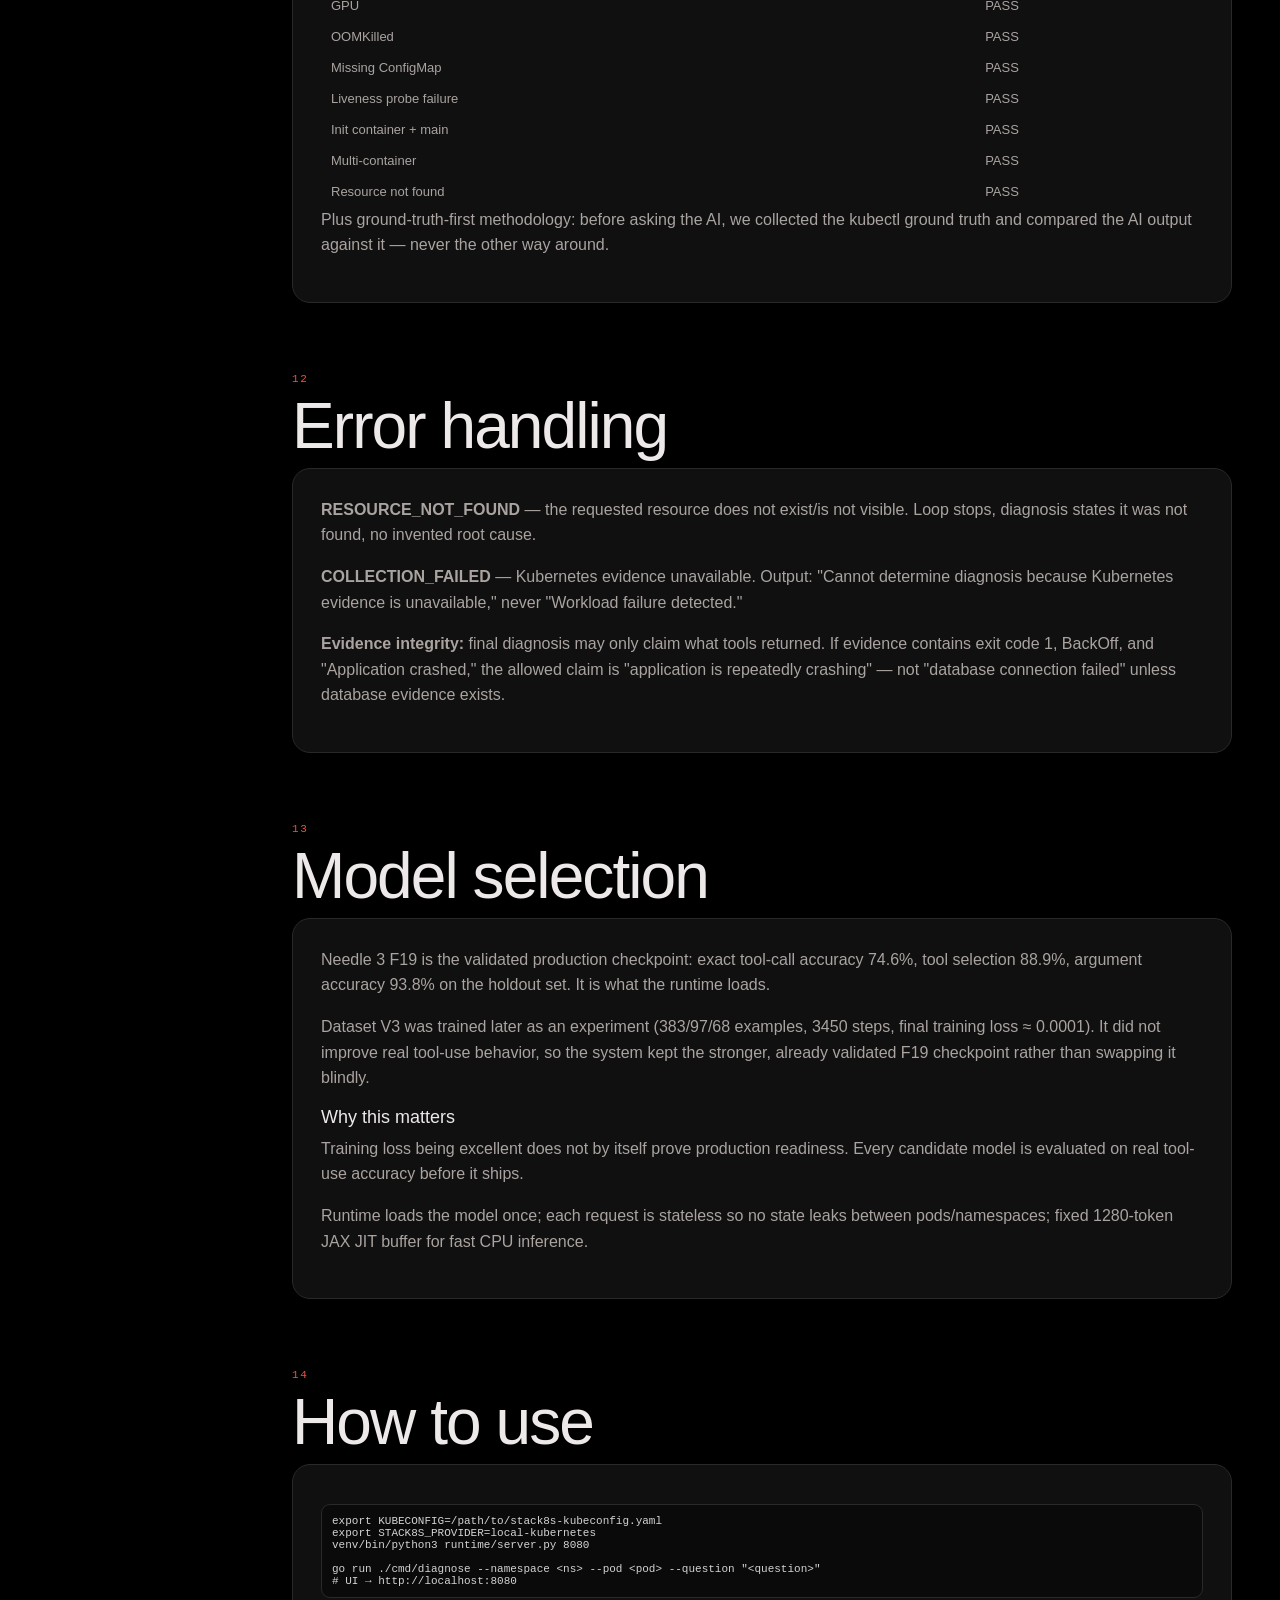
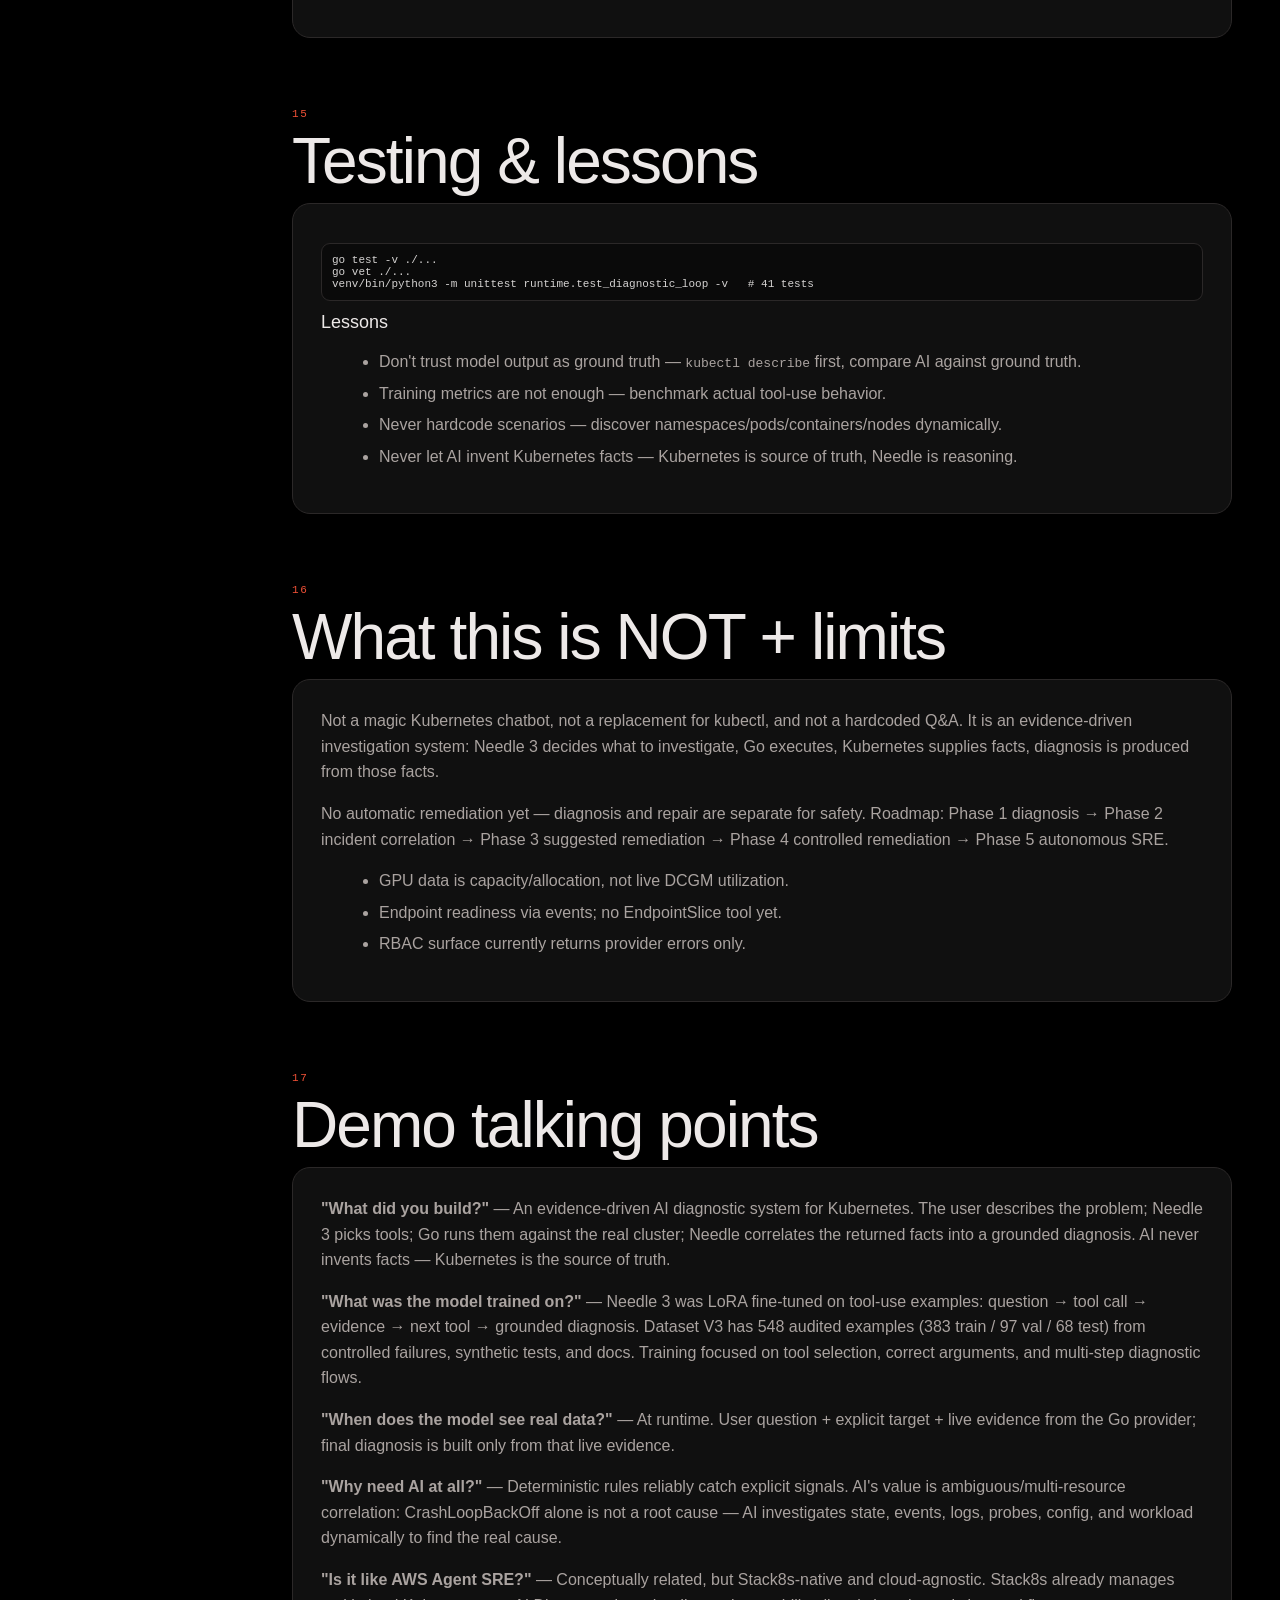
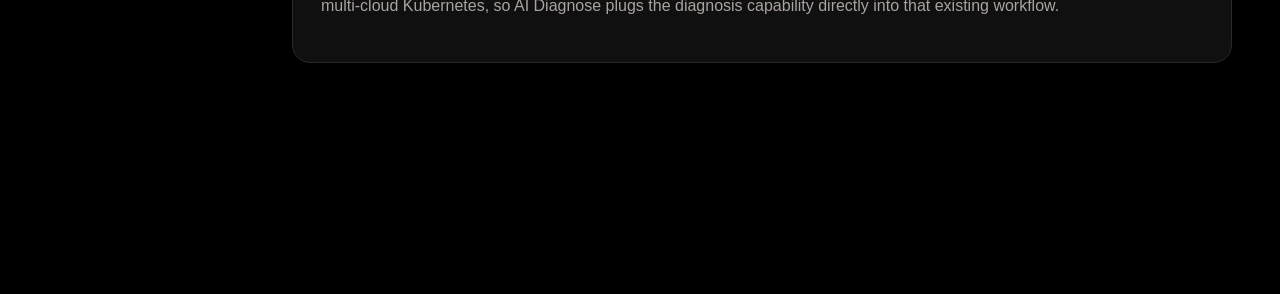
==== commit 69ea9239: "Report: polish—remove PM phrasing, no raw '--' in prose, accurate model-selection wording" ====
--- a/web/report.html
+++ b/web/report.html
@@ -7,16 +7,16 @@
 <link rel="stylesheet" href="style.css">
 <style>
 .report h1{font-size:clamp(34px,4vw,56px)}
-.report h3{font-size:18px;color:var(--shell);margin-bottom:8px}
+.report h3{font-size:18px;color:var(—shell);margin-bottom:8px}
 .report .panel{padding:28px}
 .report p,.report li{color:#aaa3a0;line-height:1.6}
 .report ul,.report ol{margin-left:18px;display:flex;flex-direction:column;gap:6px}
-.kbd{border:1px solid var(--line);border-radius:6px;padding:2px 6px;background:var(--panel2);font:11px "Geist Mono",monospace}
+.kbd{border:1px solid var(—line);border-radius:6px;padding:2px 6px;background:var(—panel2);font:11px "Geist Mono",monospace}
 table{width:100%;border-collapse:collapse;font-size:13px}
-th,td{border:1px solid var(--line);padding:8px 10px;text-align:left}
-th{background:var(--panel2);color:var(--shell)}
+th,td{border:1px solid var(—line);padding:8px 10px;text-align:left}
+th{background:var(—panel2);color:var(—shell)}
 td{color:#aaa3a0}
-.pill{display:inline-block;border:1px solid var(--line);border-radius:999px;padding:2px 10px;font:10px "Geist Mono",monospace;color:var(--green)}
+.pill{display:inline-block;border:1px solid var(—line);border-radius:999px;padding:2px 10px;font:10px "Geist Mono",monospace;color:var(—green)}
 pre.code-block{white-space:pre;overflow-x:auto}
 </style>
 </head>
@@ -38,11 +38,11 @@
       <a href="#loop">10 · Loop</a>
       <a href="#scenarios">11 · Live tests</a>
       <a href="#errors">12 · Error handling</a>
-      <a href="#training">13 · Training story</a>
+      <a href="#training">13 · Model selection</a>
       <a href="#usage">14 · How to use</a>
       <a href="#qa">15 · Testing</a>
       <a href="#limits">16 · Limits</a>
-      <a href="#pm-qa">17 · PM Q&amp;A</a>
+      <a href="#pm-qa">17 · Talking points</a>
     </nav>
     <div class="version">AI DIAGNOSE<br>BUILD V16</div>
   </aside>
@@ -114,7 +114,7 @@
                    correlation
                          ↓
                     diagnosis</pre>
-        <p><b>Simple PM explanation:</b> "We don't use AI to determine facts Kubernetes already knows. We use AI to reason over facts that are difficult to correlate."</p>
+        <p><b>In short:</b> "We don't use AI to determine facts Kubernetes already knows. We use AI to reason over facts that are difficult to correlate."</p>
       </div>
     </section>
 
@@ -299,23 +299,21 @@
       <div class="eyebrow">12</div>
       <h2>Error handling</h2>
       <div class="panel">
-        <ul>
-          <li><b>RESOURCE_NOT_FOUND</b> — the requested resource does not exist/is not visible. Loop stops, diagnosis states it was not found, no invented root cause.</li>
-          <li><b>COLLECTION_FAILED</b> — Kubernetes evidence unavailable. Output: "Cannot determine diagnosis because Kubernetes evidence is unavailable." Never "Workload failure detected."</li>
-        </ul>
-        <p><b>Evidence integrity:</b> final diagnosis may only claim what tools returned. If evidence contains exit code 1, BackOff, and "Application crashed", the allowed claim is "application is repeatedly crashing" — not "database connection failed" unless database evidence exists.</p>
+        <p><b>RESOURCE_NOT_FOUND</b> — the requested resource does not exist/is not visible. Loop stops, diagnosis states it was not found, no invented root cause.</p>
+        <p><b>COLLECTION_FAILED</b> — Kubernetes evidence unavailable. Output: "Cannot determine diagnosis because Kubernetes evidence is unavailable," never "Workload failure detected."</p>
+        <p><b>Evidence integrity:</b> final diagnosis may only claim what tools returned. If evidence contains exit code 1, BackOff, and "Application crashed," the allowed claim is "application is repeatedly crashing" — not "database connection failed" unless database evidence exists.</p>
       </div>
     </section>
 
     <section id="training">
       <div class="eyebrow">13</div>
-      <h2>Training story (important honesty)</h2>
-      <div class="panel">
-        <p>Early version F19 baseline metrics: exact tool-call 63.5%, tool selection 76.2%, argument 87.7%. After tuning: <b>74.6% / 88.9% / 93.8%</b>.</p>
-        <p>Then Dataset V3 was trained (383/97/68, 3450 steps, loss ≈ 0.0001, validation ≈ 0.0174) — but the real benchmark <b>regressed badly</b>: exact tool-call 8.82%, tool selection 33.8%, arguments 28.7%, errors mostly MISSING_TOOL.</p>
-        <h3>Engineering lesson</h3>
-        <p>Training loss ≠ production readiness. We benchmarked actual behavior and <b>kept the validated Needle 3 F19 checkpoint</b> for the runtime, not the regressed V3 model.</p>
-        <p>Runtime loads the model once (<code>stateless=True</code> per request so no state leaks between pods/namespaces), with a fixed 1280-token JAX JIT buffer for fast CPU inference.</p>
+      <h2>Model selection</h2>
+      <div class="panel">
+        <p>Needle 3 F19 is the validated production checkpoint: exact tool-call accuracy 74.6%, tool selection 88.9%, argument accuracy 93.8% on the holdout set. It is what the runtime loads.</p>
+        <p>Dataset V3 was trained later as an experiment (383/97/68 examples, 3450 steps, final training loss ≈ 0.0001). It did not improve real tool-use behavior, so the system kept the stronger, already validated F19 checkpoint rather than swapping it blindly.</p>
+        <h3>Why this matters</h3>
+        <p>Training loss being excellent does not by itself prove production readiness. Every candidate model is evaluated on real tool-use accuracy before it ships.</p>
+        <p>Runtime loads the model once; each request is stateless so no state leaks between pods/namespaces; fixed 1280-token JAX JIT buffer for fast CPU inference.</p>
       </div>
     </section>
 
@@ -365,7 +363,7 @@
 
     <section id="pm-qa">
       <div class="eyebrow">17</div>
-      <h2>PM Q&amp;A cheat sheet</h2>
+      <h2>Demo talking points</h2>
       <div class="panel">
         <p><b>"What did you build?"</b> — An evidence-driven AI diagnostic system for Kubernetes. The user describes the problem; Needle 3 picks tools; Go runs them against the real cluster; Needle correlates the returned facts into a grounded diagnosis. AI never invents facts — Kubernetes is the source of truth.</p>
         <p><b>"What was the model trained on?"</b> — Needle 3 was LoRA fine-tuned on tool-use examples: question → tool call → evidence → next tool → grounded diagnosis. Dataset V3 has 548 audited examples (383 train / 97 val / 68 test) from controlled failures, synthetic tests, and docs. Training focused on tool selection, correct arguments, and multi-step diagnostic flows.</p>
